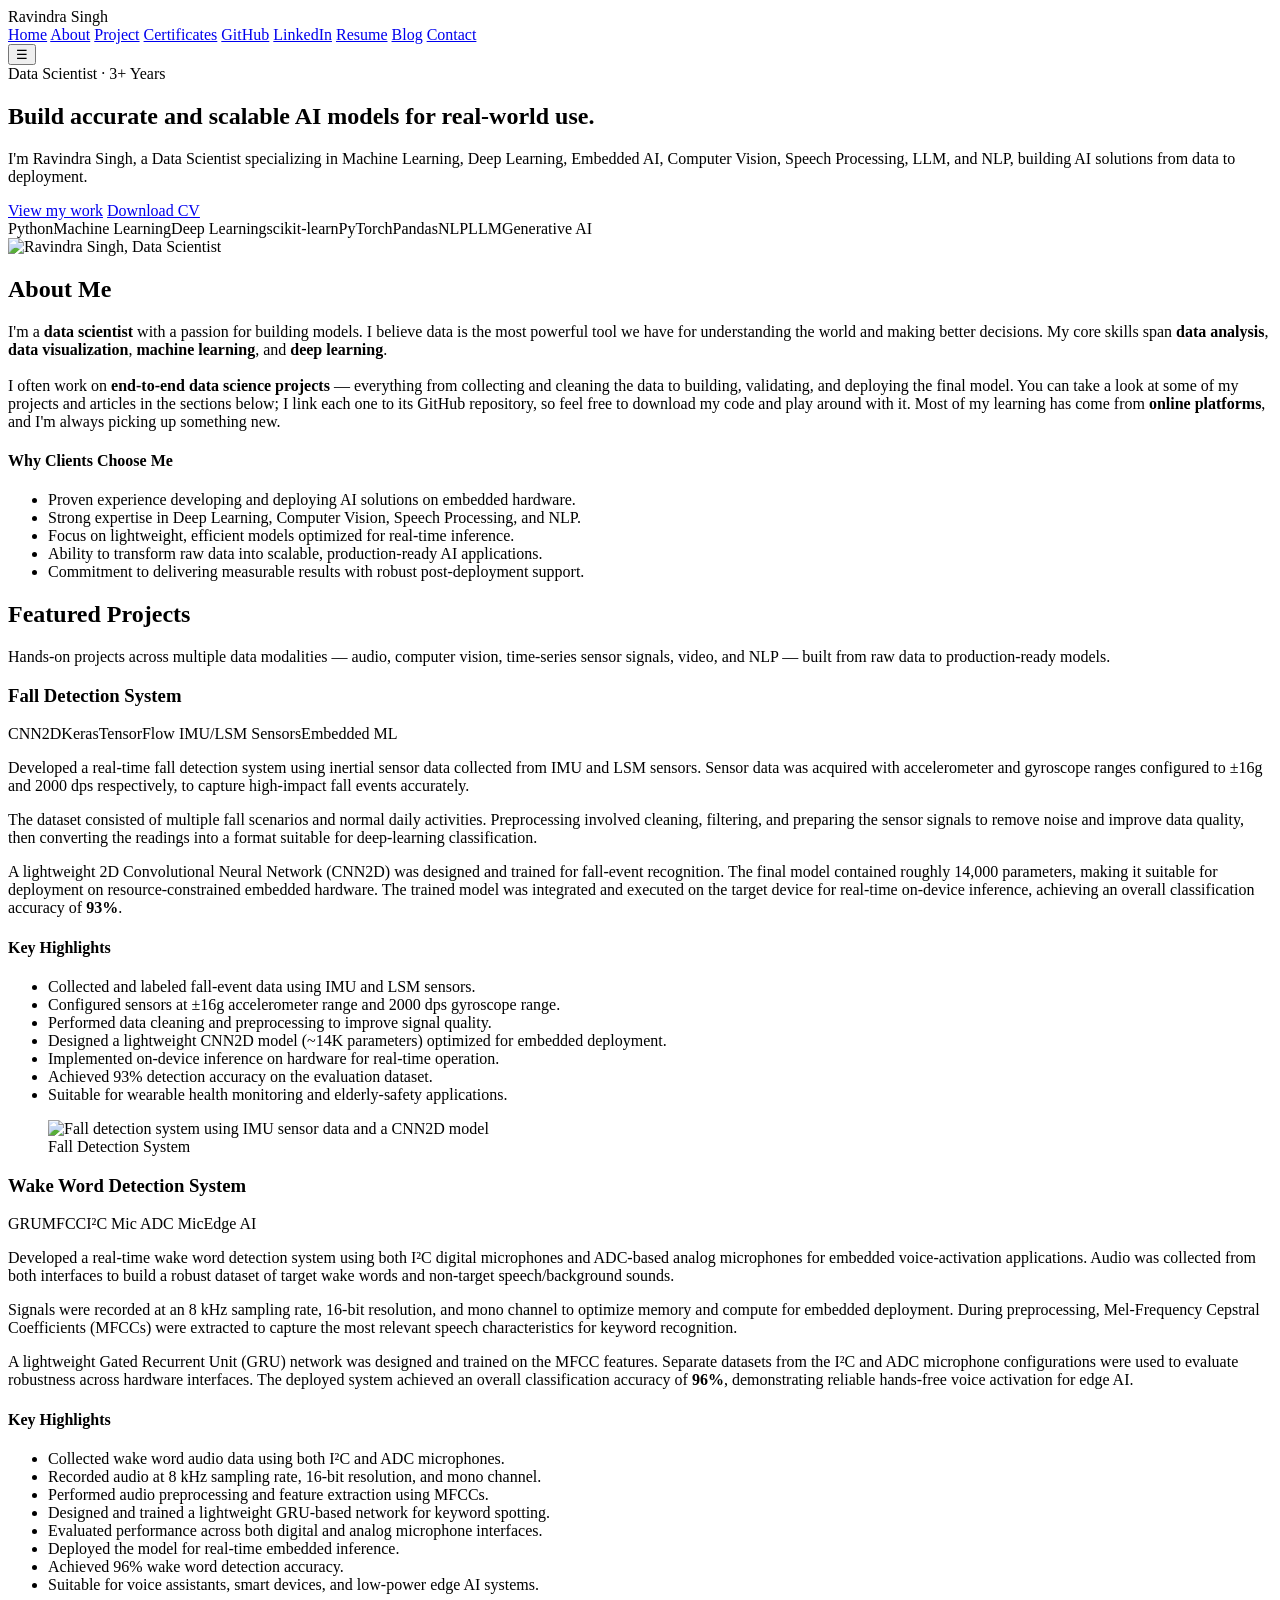
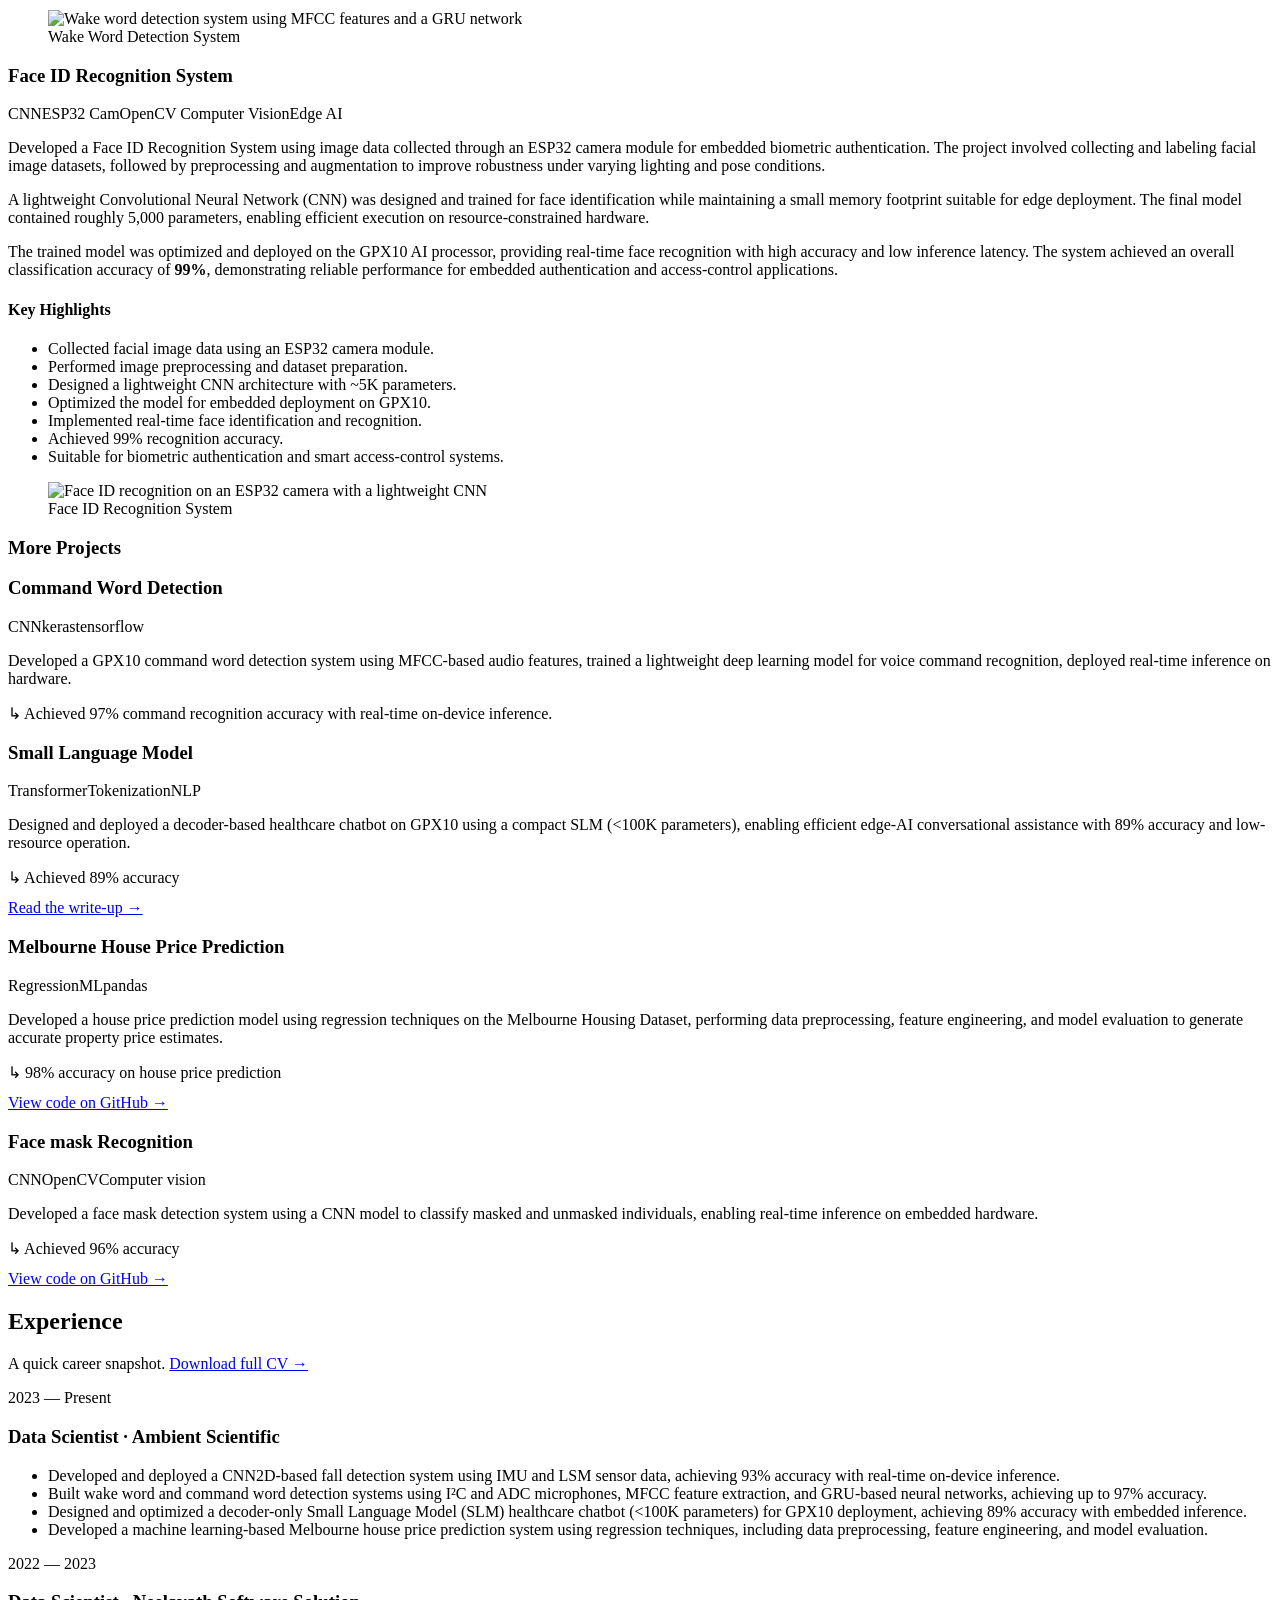
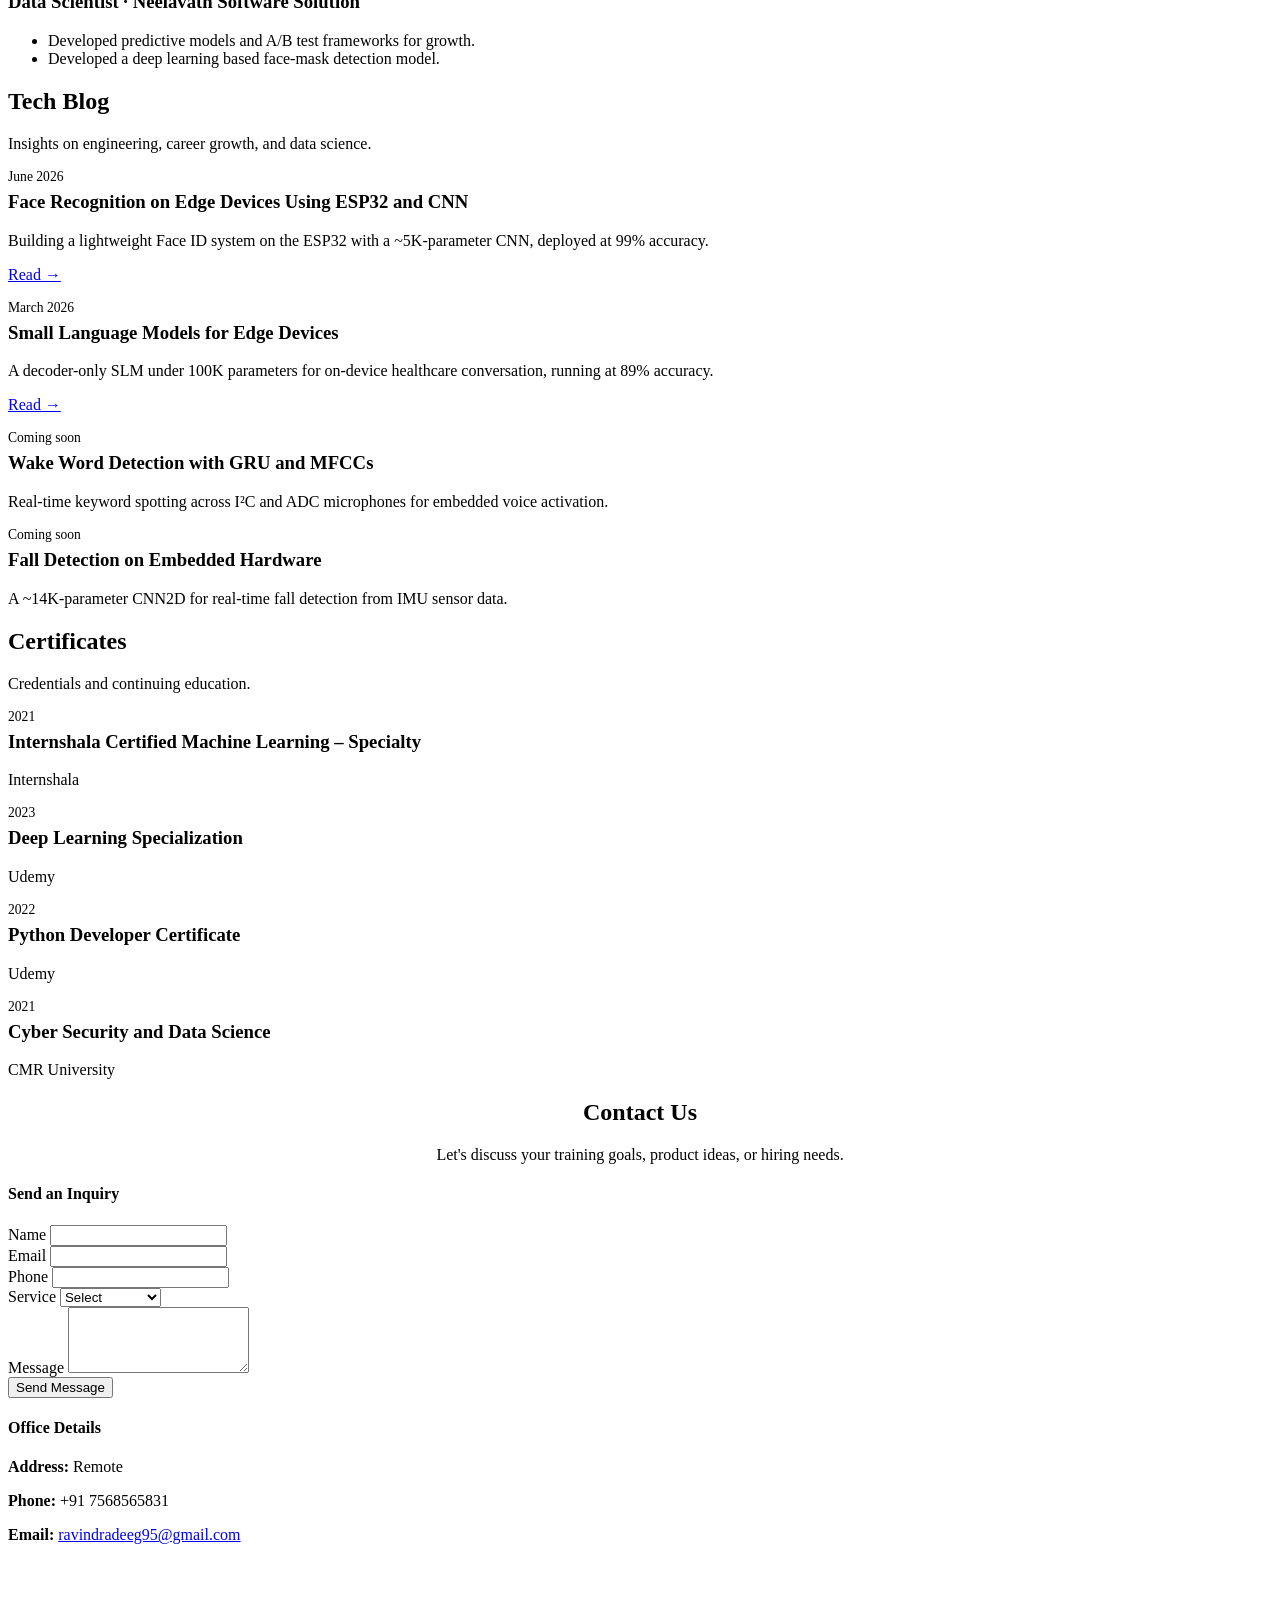
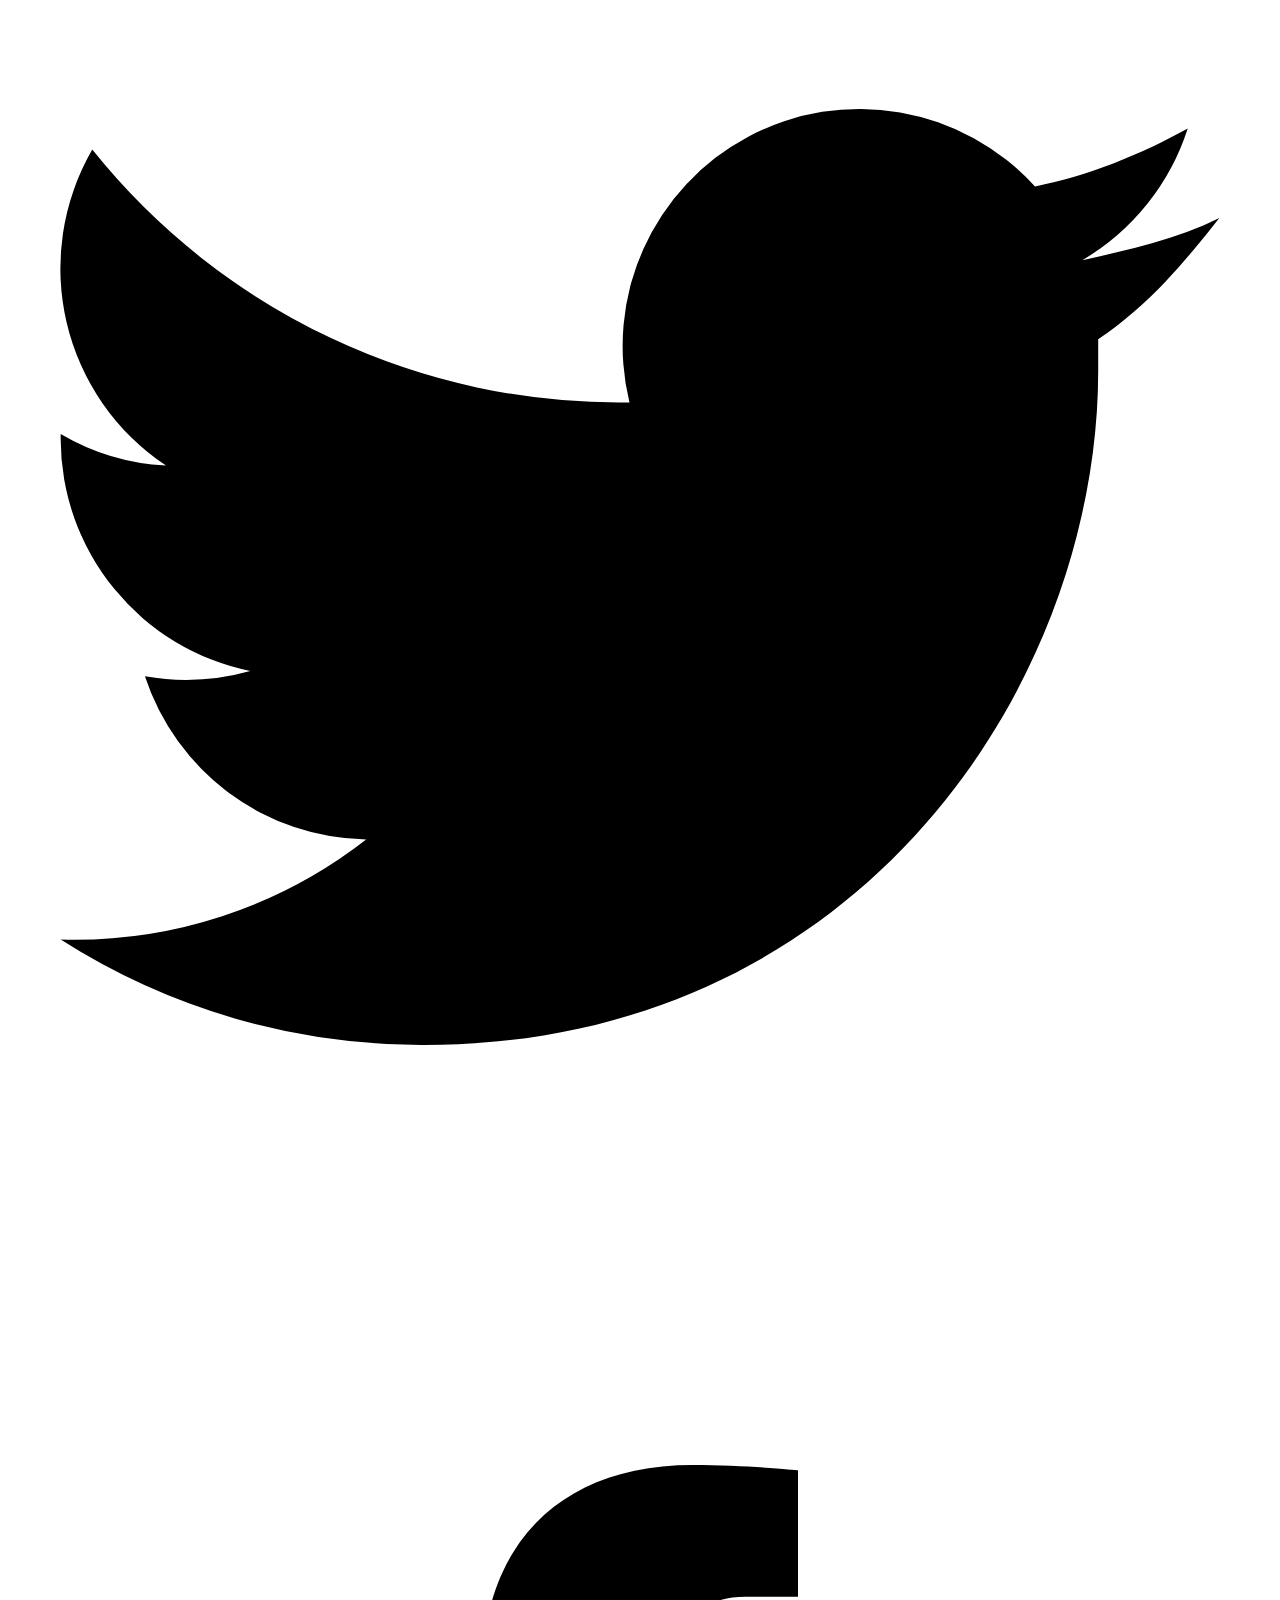
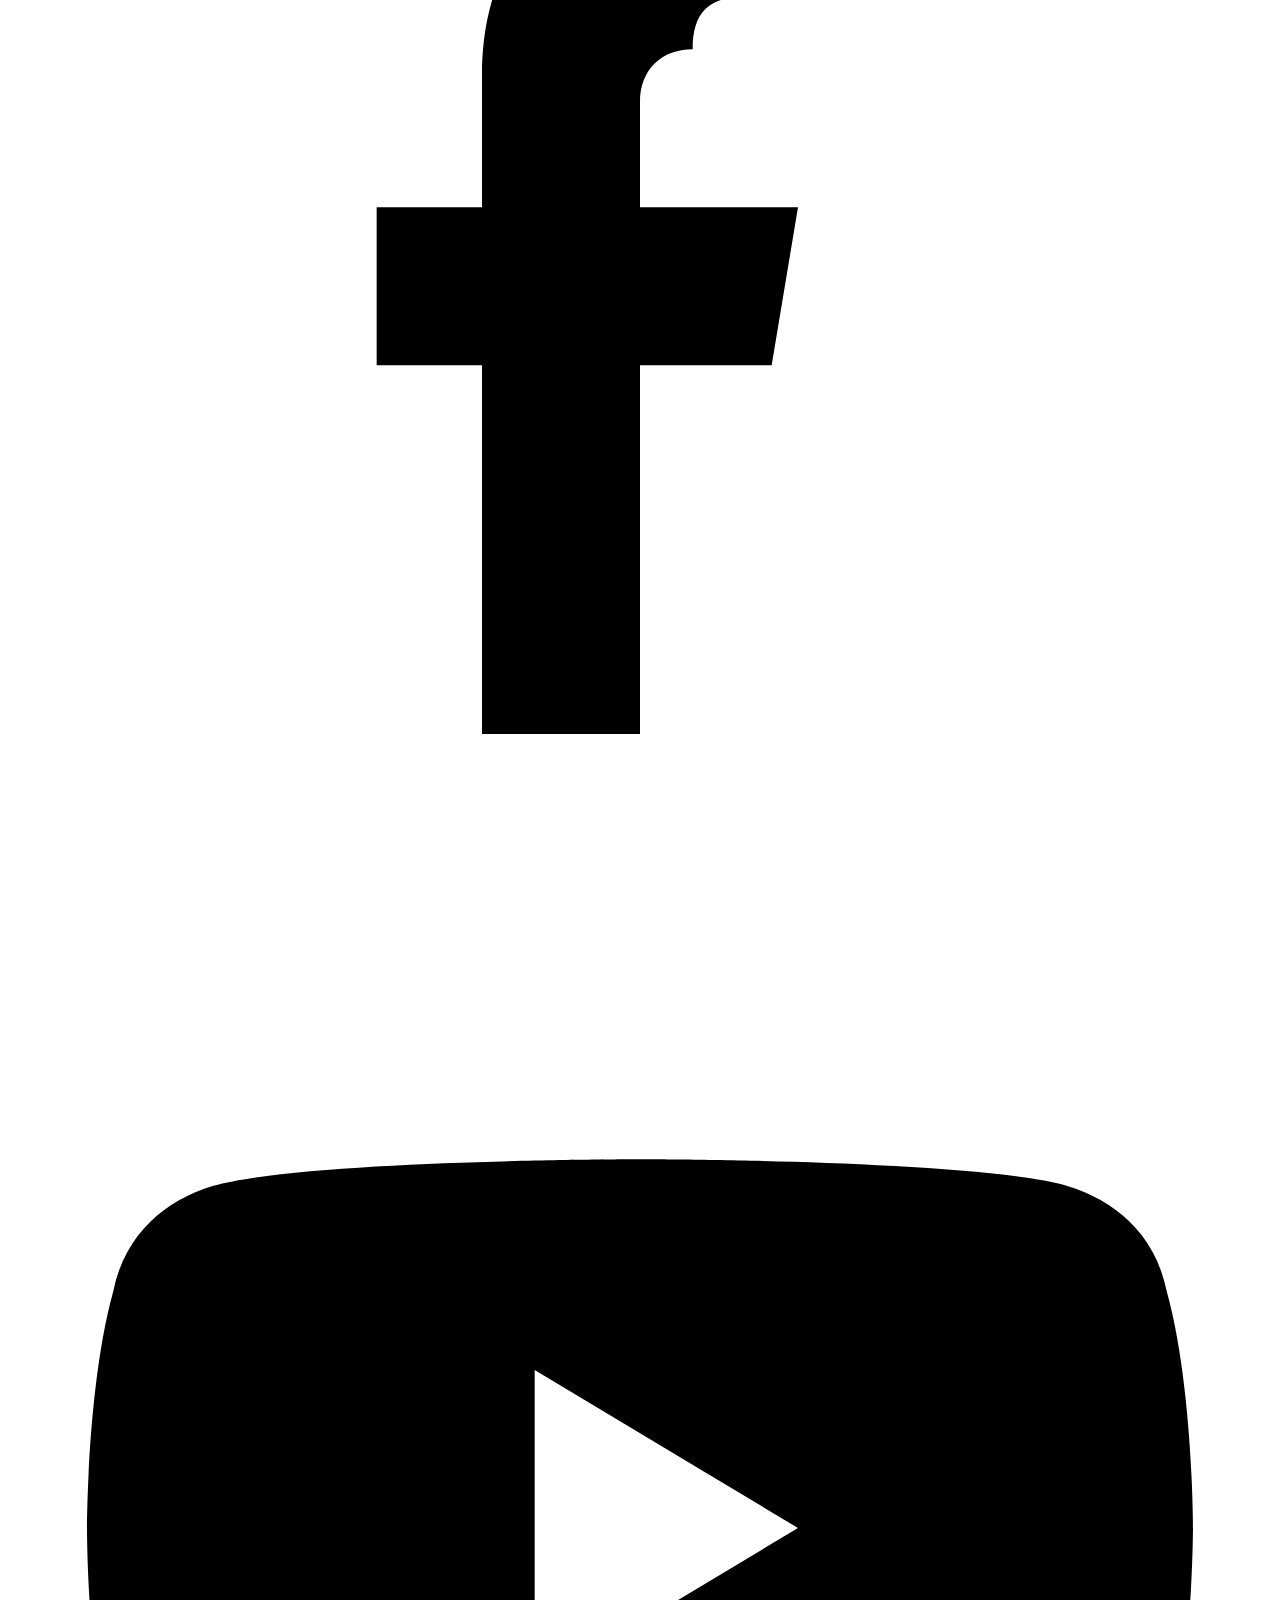
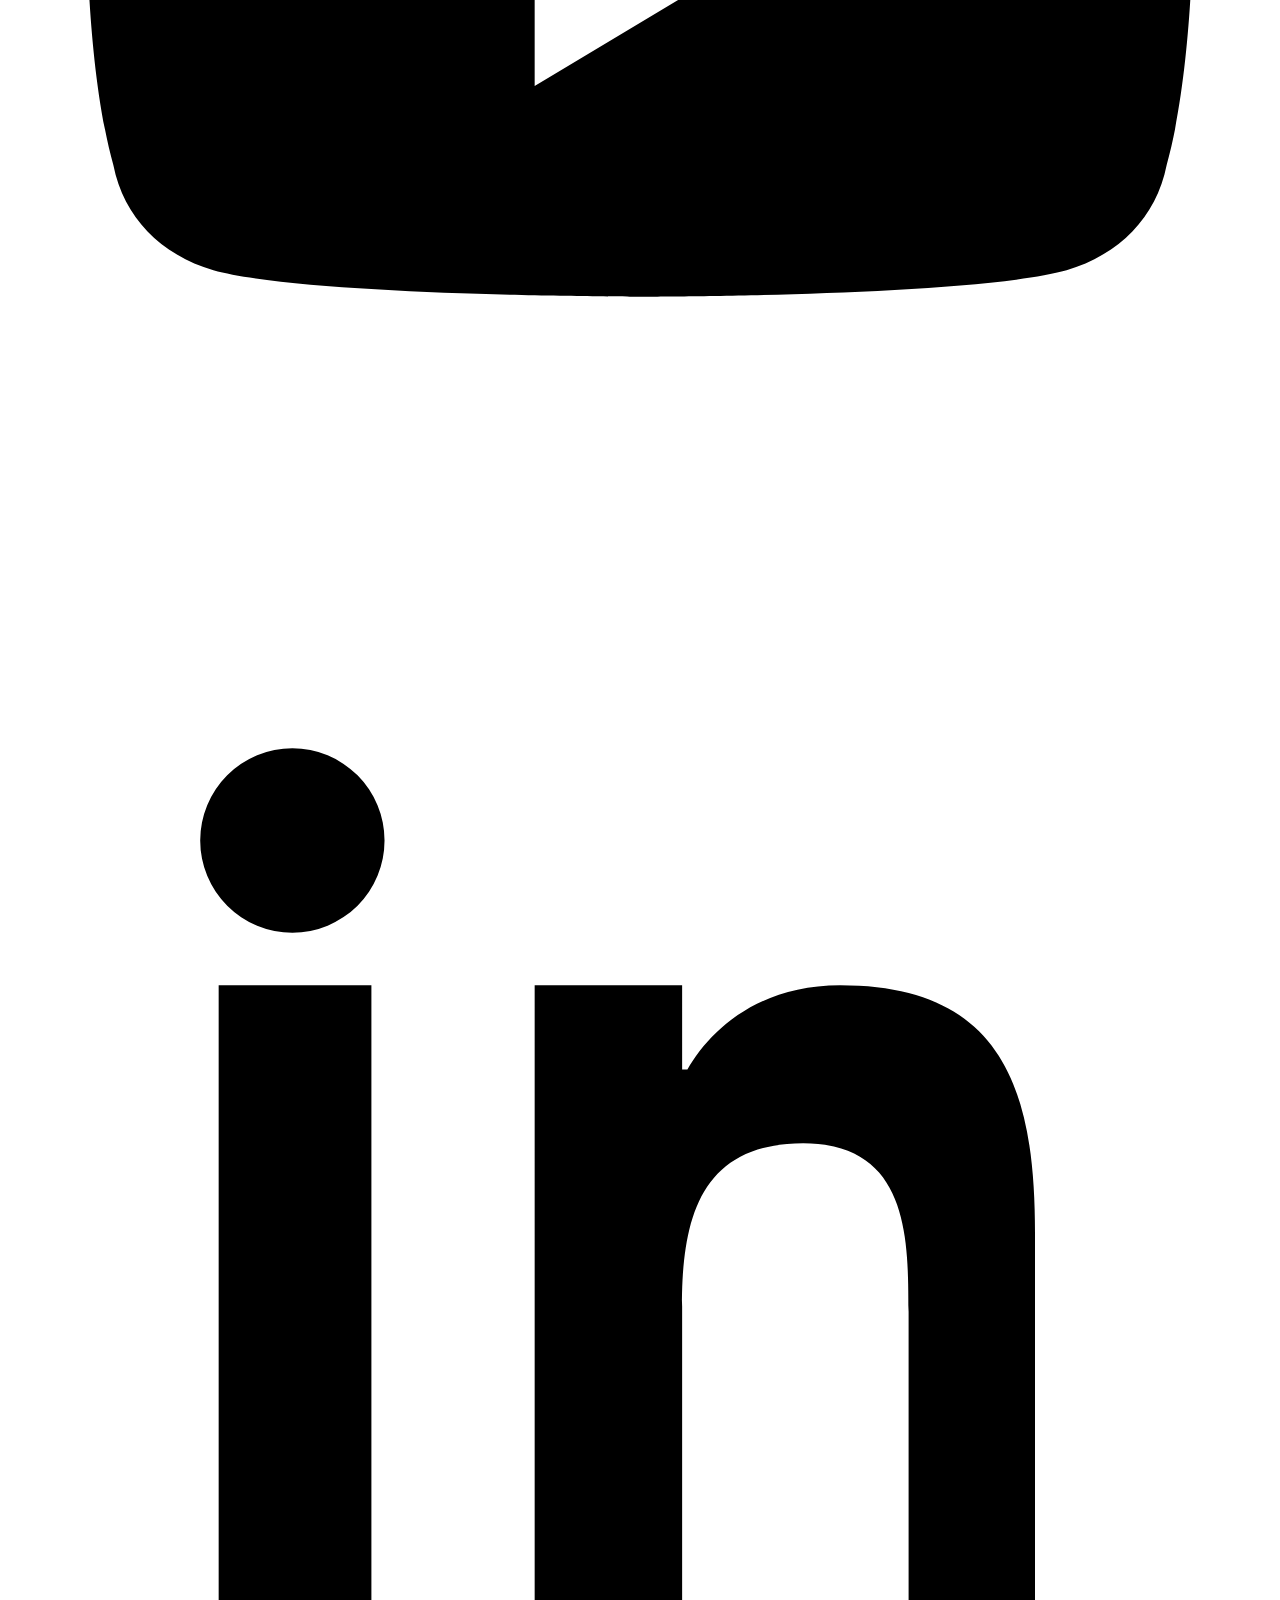
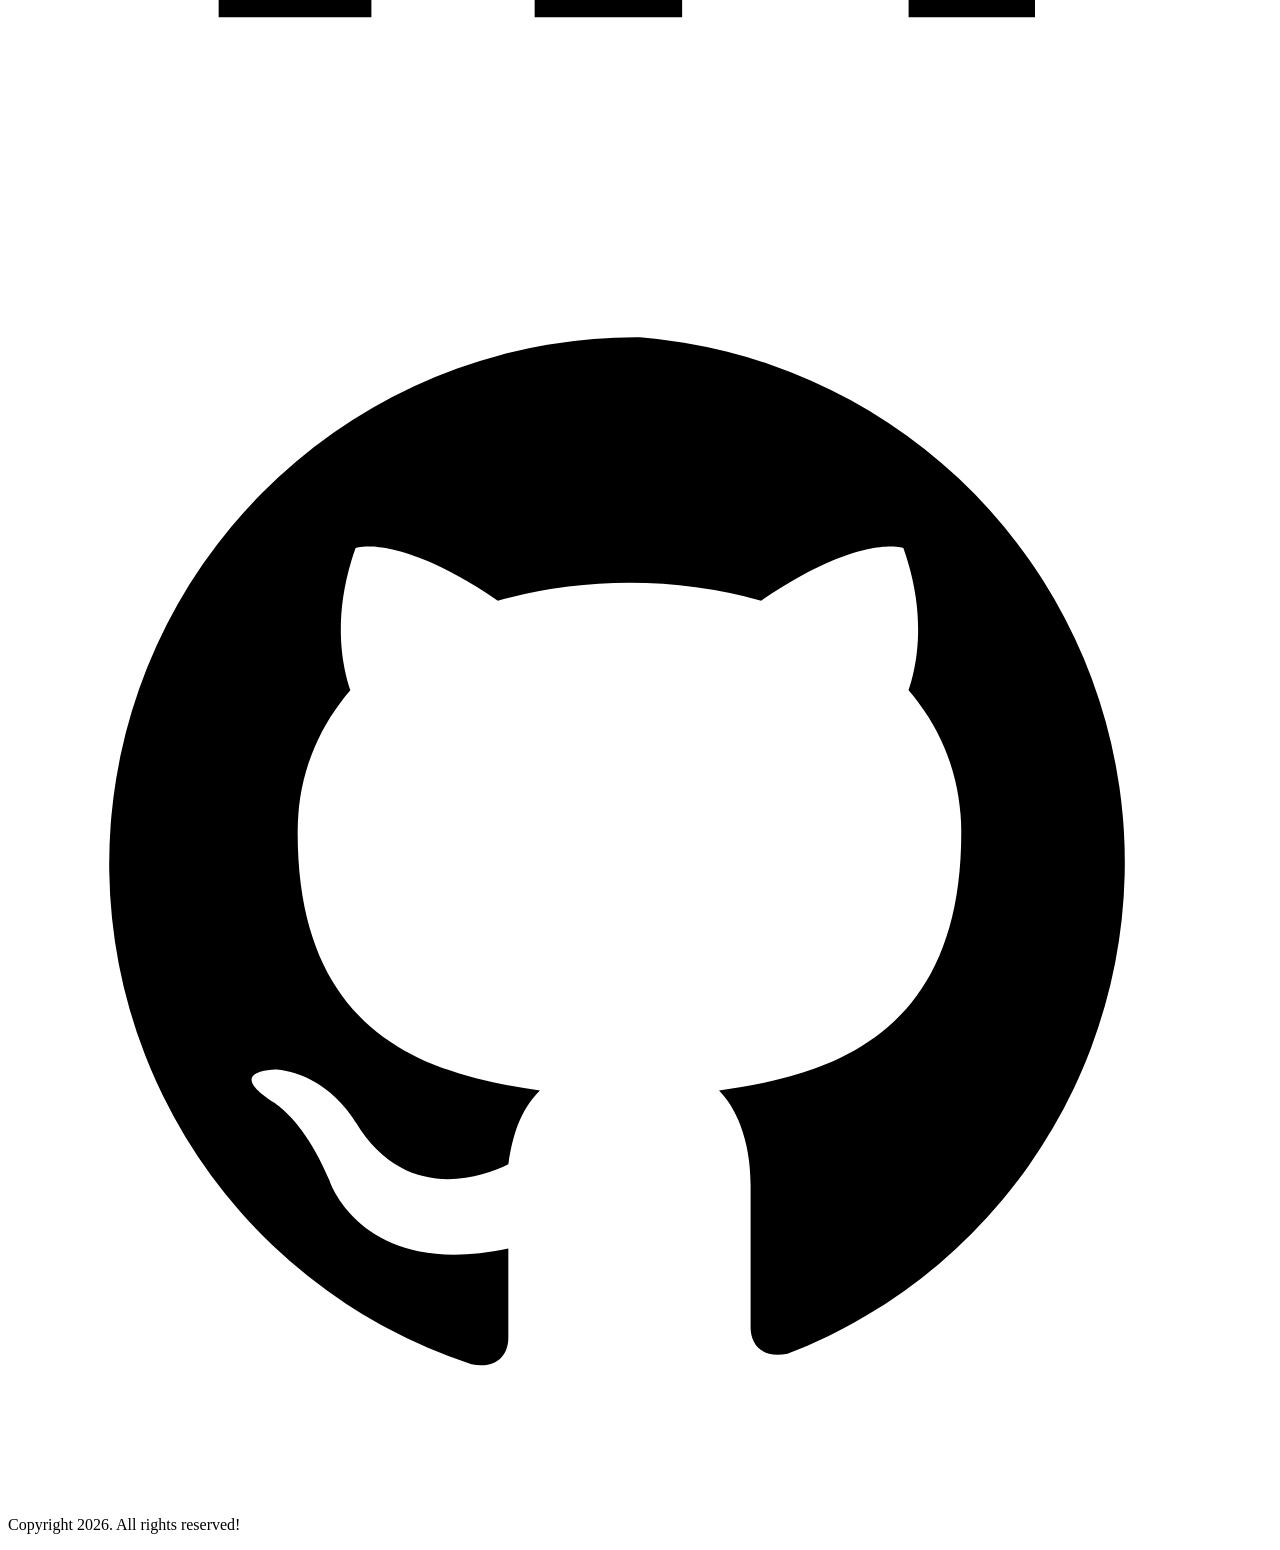
==== index.html @ eb02cefe "Add files via upload" ====
<!DOCTYPE html>
<html lang="en">
<head>
<meta charset="UTF-8">
<meta name="viewport" content="width=device-width, initial-scale=1.0">
<title>Ravindra Singh | Data Scientist – Machine Learning, Edge AI &amp; NLP</title>
<meta name="description" content="Ravindra Singh is a Data Scientist with 3+ years of experience in machine learning, deep learning, embedded/edge AI, computer vision, speech processing and NLP. See projects, blog posts and resume.">
<meta name="author" content="Ravindra Singh">
<meta name="robots" content="index, follow">
<link rel="canonical" href="https://ravindra1998.github.io/">

<!-- Social sharing previews (LinkedIn, WhatsApp, X, Facebook) -->
<meta property="og:type" content="profile">
<meta property="og:title" content="Ravindra Singh | Data Scientist – Machine Learning, Edge AI &amp; NLP">
<meta property="og:description" content="Data Scientist building lightweight deep learning models for embedded hardware: fall detection, wake word detection, face recognition and small language models.">
<meta property="og:url" content="https://ravindra1998.github.io/">
<meta property="og:image" content="https://ravindra1998.github.io/images/og-image.jpg">
<meta property="og:site_name" content="Ravindra Singh">
<meta name="twitter:card" content="summary">
<meta name="twitter:site" content="@RaviFoujda">

<link rel="icon" href="/favicon.ico" sizes="48x48">
<link rel="icon" href="/favicon.png" type="image/png" sizes="192x192">
<link rel="apple-touch-icon" href="/apple-touch-icon.png">
<link rel="preload" as="image" href="images/home.jpg">
<link rel="stylesheet" href="css/style.css?v=23">

<!-- Structured data: tells Google who this site is about -->
<script type="application/ld+json">
{
  "@context": "https://schema.org",
  "@type": "Person",
  "name": "Ravindra Singh",
  "jobTitle": "Data Scientist",
  "url": "https://ravindra1998.github.io/",
  "image": "https://ravindra1998.github.io/images/og-image.jpg",
  "email": "mailto:ravindradeeg95@gmail.com",
  "worksFor": { "@type": "Organization", "name": "Ambient Scientific" },
  "knowsAbout": ["Machine Learning", "Deep Learning", "Edge AI", "Embedded AI", "Computer Vision", "Speech Processing", "Natural Language Processing", "Small Language Models", "Python", "TensorFlow", "PyTorch"],
  "sameAs": [
    "https://www.linkedin.com/in/ravindra-singh-72136719b/",
    "https://github.com/ravindra1998",
    "https://x.com/RaviFoujda",
    "https://www.youtube.com/@RavindraFoujdar",
    "https://www.facebook.com/ravindrasingh.faujdar.5/"
  ]
}
</script>
<!-- Site name shown above the result in Google -->
<script type="application/ld+json">
{
  "@context": "https://schema.org",
  "@type": "WebSite",
  "name": "Ravindra Singh",
  "alternateName": "Ravindra Singh – Data Scientist",
  "url": "https://ravindra1998.github.io/"
}
</script>
</head>
<body>
<header>
  <div class="wrap"><nav>
    <div class="brand">Ravindra<span>&nbsp;Singh</span></div>
    <div class="navlinks" id="nav">
      <a href="#home">Home</a>
      <a href="#about">About</a>
      <a href="#projects">Project</a>
      <a href="#certificates">Certificates</a>
      <a href="https://github.com/ravindra1998" target="_blank" rel="noopener">GitHub</a>
      <a href="https://www.linkedin.com/in/ravindra-singh-72136719b/" target="_blank" rel="noopener">LinkedIn</a>
      <a href="assets/resume.pdf" download>Resume</a>
      <a href="#blog">Blog</a>
      <a href="#contact">Contact</a>
    </div>
    <button class="menu-btn" onclick="document.getElementById('nav').classList.toggle('open')">☰</button>
  </nav></div>
</header>


<!-- HERO -->
<div class="wrap"><section class="hero" id="home">
  <div>
    <div class="tag">Data Scientist · 3+ Years</div>
    <h1>Build accurate and scalable AI models for real-world use.</h1>
    <p>I'm Ravindra Singh, a Data Scientist specializing in Machine Learning, Deep Learning, Embedded AI, Computer Vision, Speech Processing, LLM, and NLP, building AI solutions from data to deployment.</p>
    <div class="cta">
      <a class="btn primary" href="#projects">View my work</a>
      <a class="btn ghost" href="assets/resume.pdf" download>Download CV</a>
    </div>
    <div class="skills">
      <span class="chip">Python</span><span class="chip">Machine Learning</span><span class="chip">Deep Learning</span><span class="chip">scikit-learn</span><span class="chip">PyTorch</span><span class="chip">Pandas</span><span class="chip">NLP</span><span class="chip">LLM</span><span class="chip">Generative AI</span>
    </div>
  </div>
  <div class="avatar">
    <img src="images/photo.webp" alt="Ravindra Singh, Data Scientist" width="600" height="582">
  </div>
</section></div>

<!-- ABOUT -->
<div class="wrap"><section id="about" style="border-top:1px solid var(--border)">
  <h2>About Me</h2>
  <div class="about-grid">
    <div class="about-text">
      <p class="lead">I'm a <strong>data scientist</strong> with a passion for building models. I believe data is the most powerful tool we have for understanding the world and making better decisions. My core skills span <strong>data analysis</strong>, <strong>data visualization</strong>, <strong>machine learning</strong>, and <strong>deep learning</strong>.<br><br>I often work on <strong>end-to-end data science projects</strong> — everything from collecting and cleaning the data to building, validating, and deploying the final model. You can take a look at some of my projects and articles in the sections below; I link each one to its GitHub repository, so feel free to download my code and play around with it. Most of my learning has come from <strong>online platforms</strong>, and I'm always picking up something new.</p>
    </div>
    <aside class="about-card">
      <h4>Why Clients Choose Me</h4>
      <ul>
        <li>Proven experience developing and deploying AI solutions on embedded hardware.</li>
        <li>Strong expertise in Deep Learning, Computer Vision, Speech Processing, and NLP.</li>
        <li>Focus on lightweight, efficient models optimized for real-time inference.</li>
        <li>Ability to transform raw data into scalable, production-ready AI applications.</li>
        <li>Commitment to delivering measurable results with robust post-deployment support.</li>
      </ul>
    </aside>
  </div>
</section></div>

<!-- PROJECTS -->
<div class="wrap"><section id="projects">
  <h2>Featured Projects</h2>
  <p class="lead">Hands-on projects across multiple data modalities — audio, computer vision, time-series sensor signals, video, and NLP — built from raw data to production-ready models.</p>

  <!-- FEATURED: two-column layout -->
  <div class="feature-grid">

    <!-- LEFT: Fall Detection -->
    <div class="feature-card">
      <h3>Fall Detection System</h3>
      <div class="pills">
        <span class="pill">CNN2D</span><span class="pill">Keras</span><span class="pill">TensorFlow</span>
        <span class="pill">IMU/LSM Sensors</span><span class="pill">Embedded ML</span>
      </div>
      <p>Developed a real-time fall detection system using inertial sensor data collected from IMU and LSM sensors. Sensor data was acquired with accelerometer and gyroscope ranges configured to ±16g and 2000 dps respectively, to capture high-impact fall events accurately.</p>
      <p>The dataset consisted of multiple fall scenarios and normal daily activities. Preprocessing involved cleaning, filtering, and preparing the sensor signals to remove noise and improve data quality, then converting the readings into a format suitable for deep-learning classification.</p>
      <p>A lightweight 2D Convolutional Neural Network (CNN2D) was designed and trained for fall-event recognition. The final model contained roughly 14,000 parameters, making it suitable for deployment on resource-constrained embedded hardware. The trained model was integrated and executed on the target device for real-time on-device inference, achieving an overall classification accuracy of <strong>93%</strong>.</p>

      <div class="highlights">
        <h4>Key Highlights</h4>
        <ul>
          <li>Collected and labeled fall-event data using IMU and LSM sensors.</li>
          <li>Configured sensors at ±16g accelerometer range and 2000 dps gyroscope range.</li>
          <li>Performed data cleaning and preprocessing to improve signal quality.</li>
          <li>Designed a lightweight CNN2D model (~14K parameters) optimized for embedded deployment.</li>
          <li>Implemented on-device inference on hardware for real-time operation.</li>
          <li>Achieved 93% detection accuracy on the evaluation dataset.</li>
          <li>Suitable for wearable health monitoring and elderly-safety applications.</li>
        </ul>
      </div>

      <figure class="feature-img">
        <img src="images/fall-detection.jpeg" alt="Fall detection system using IMU sensor data and a CNN2D model" loading="lazy">
        <figcaption>Fall Detection System</figcaption>
      </figure>
    </div>

    <!-- RIGHT: Wake Word Detection -->
    <div class="feature-card">
      <h3>Wake Word Detection System</h3>
      <div class="pills">
        <span class="pill">GRU</span><span class="pill">MFCC</span><span class="pill">I²C Mic</span>
        <span class="pill">ADC Mic</span><span class="pill">Edge AI</span>
      </div>
      <p>Developed a real-time wake word detection system using both I²C digital microphones and ADC-based analog microphones for embedded voice-activation applications. Audio was collected from both interfaces to build a robust dataset of target wake words and non-target speech/background sounds.</p>
      <p>Signals were recorded at an 8 kHz sampling rate, 16-bit resolution, and mono channel to optimize memory and compute for embedded deployment. During preprocessing, Mel-Frequency Cepstral Coefficients (MFCCs) were extracted to capture the most relevant speech characteristics for keyword recognition.</p>
      <p>A lightweight Gated Recurrent Unit (GRU) network was designed and trained on the MFCC features. Separate datasets from the I²C and ADC microphone configurations were used to evaluate robustness across hardware interfaces. The deployed system achieved an overall classification accuracy of <strong>96%</strong>, demonstrating reliable hands-free voice activation for edge AI.</p>

      <div class="highlights">
        <h4>Key Highlights</h4>
        <ul>
          <li>Collected wake word audio data using both I²C and ADC microphones.</li>
          <li>Recorded audio at 8 kHz sampling rate, 16-bit resolution, and mono channel.</li>
          <li>Performed audio preprocessing and feature extraction using MFCCs.</li>
          <li>Designed and trained a lightweight GRU-based network for keyword spotting.</li>
          <li>Evaluated performance across both digital and analog microphone interfaces.</li>
          <li>Deployed the model for real-time embedded inference.</li>
          <li>Achieved 96% wake word detection accuracy.</li>
          <li>Suitable for voice assistants, smart devices, and low-power edge AI systems.</li>
        </ul>
      </div>

      <figure class="feature-img">
        <img src="images/wake-word.png" alt="Wake word detection system using MFCC features and a GRU network" loading="lazy">
        <figcaption>Wake Word Detection System</figcaption>
      </figure>
    </div>

    <!-- THIRD: Face ID Recognition -->
    <div class="feature-card">
      <h3>Face ID Recognition System</h3>
      <div class="pills">
        <span class="pill">CNN</span><span class="pill">ESP32 Cam</span><span class="pill">OpenCV</span>
        <span class="pill">Computer Vision</span><span class="pill">Edge AI</span>
      </div>
      <p>Developed a Face ID Recognition System using image data collected through an ESP32 camera module for embedded biometric authentication. The project involved collecting and labeling facial image datasets, followed by preprocessing and augmentation to improve robustness under varying lighting and pose conditions.</p>
      <p>A lightweight Convolutional Neural Network (CNN) was designed and trained for face identification while maintaining a small memory footprint suitable for edge deployment. The final model contained roughly 5,000 parameters, enabling efficient execution on resource-constrained hardware.</p>
      <p>The trained model was optimized and deployed on the GPX10 AI processor, providing real-time face recognition with high accuracy and low inference latency. The system achieved an overall classification accuracy of <strong>99%</strong>, demonstrating reliable performance for embedded authentication and access-control applications.</p>

      <div class="highlights">
        <h4>Key Highlights</h4>
        <ul>
          <li>Collected facial image data using an ESP32 camera module.</li>
          <li>Performed image preprocessing and dataset preparation.</li>
          <li>Designed a lightweight CNN architecture with ~5K parameters.</li>
          <li>Optimized the model for embedded deployment on GPX10.</li>
          <li>Implemented real-time face identification and recognition.</li>
          <li>Achieved 99% recognition accuracy.</li>
          <li>Suitable for biometric authentication and smart access-control systems.</li>
        </ul>
      </div>

      <figure class="feature-img">
        <img src="images/face-detection.jpeg" alt="Face ID recognition on an ESP32 camera with a lightweight CNN" loading="lazy">
        <figcaption>Face ID Recognition System</figcaption>
      </figure>
    </div>

  </div>

  <h3 class="more-title">More Projects</h3>
  <div class="grid">
    <div class="card">
      <h3>Command Word Detection</h3>
      <div class="pills"><span class="pill">CNN</span><span class="pill">keras</span><span class="pill">tensorflow</span></div>
      <p>Developed a GPX10 command word detection system using MFCC-based audio features, trained a lightweight deep learning model for voice command recognition, deployed real-time inference on hardware.</p>
      <div class="result">↳ Achieved 97% command recognition accuracy with real-time on-device inference.</div>
    </div>
    <div class="card">
      <h3>Small Language Model</h3>
      <div class="pills"><span class="pill">Transformer</span><span class="pill">Tokenization</span><span class="pill">NLP</span></div>
      <p>Designed and deployed a decoder-based healthcare chatbot on GPX10 using a compact SLM (&lt;100K parameters), enabling efficient edge-AI conversational assistance with 89% accuracy and low-resource operation.</p>
      <div class="result">↳ Achieved 89% accuracy</div>
      <p style="margin-top:12px"><a href="blog/small-language-models.html">Read the write-up →</a></p>
    </div>
    <div class="card">
      <h3>Melbourne House Price Prediction</h3>
      <div class="pills"><span class="pill">Regression</span><span class="pill">ML</span><span class="pill">pandas</span></div>
      <p>Developed a house price prediction model using regression techniques on the Melbourne Housing Dataset, performing data preprocessing, feature engineering, and model evaluation to generate accurate property price estimates.</p>
      <div class="result">↳ 98% accuracy on house price prediction</div>
      <p style="margin-top:12px"><a href="https://github.com/ravindra1998/Melbourne-House-Prediction" target="_blank" rel="noopener">View code on GitHub →</a></p>
    </div>
    <div class="card">
      <h3>Face mask Recognition</h3>
      <div class="pills"><span class="pill">CNN</span><span class="pill">OpenCV</span><span class="pill">Computer vision</span></div>
      <p>Developed a face mask detection system using a CNN model to classify masked and unmasked individuals, enabling real-time inference on embedded hardware.</p>
      <div class="result">↳ Achieved 96% accuracy</div>
      <p style="margin-top:12px"><a href="https://github.com/ravindra1998/Face_Mask_Detection" target="_blank" rel="noopener">View code on GitHub →</a></p>
    </div>
  </div>
</section></div>

<!-- EXPERIENCE -->
<div class="wrap"><section id="resume" style="border-top:1px solid var(--border)">
  <h2>Experience</h2>
  <p class="lead">A quick career snapshot. <a href="assets/resume.pdf" download>Download full CV →</a></p>
  <div class="timeline">
    <div class="job">
      <div class="when">2023 — Present</div>
      <h3>Data Scientist · <span class="co">Ambient Scientific</span></h3>
      <ul>
        <li>Developed and deployed a CNN2D-based fall detection system using IMU and LSM sensor data, achieving 93% accuracy with real-time on-device inference.</li>
        <li>Built wake word and command word detection systems using I²C and ADC microphones, MFCC feature extraction, and GRU-based neural networks, achieving up to 97% accuracy.</li>
        <li>Designed and optimized a decoder-only Small Language Model (SLM) healthcare chatbot (&lt;100K parameters) for GPX10 deployment, achieving 89% accuracy with embedded inference.</li>
        <li>Developed a machine learning-based Melbourne house price prediction system using regression techniques, including data preprocessing, feature engineering, and model evaluation.</li>
      </ul>
    </div>
    <div class="job">
      <div class="when">2022 — 2023</div>
      <h3>Data Scientist · <span class="co">Neelavath Software Solution</span></h3>
      <ul>
        <li>Developed predictive models and A/B test frameworks for growth.</li>
        <li>Developed a deep learning based face-mask detection model.</li>
      </ul>
    </div>
  </div>
</section></div>

<!-- BLOG -->
<div class="wrap"><section id="blog" style="border-top:1px solid var(--border)">
  <h2>Tech Blog</h2>
  <p class="lead">Insights on engineering, career growth, and data science.</p>
  <div class="grid">
    <div class="card">
      <div class="when" style="font-size:.85rem">June 2026</div>
      <h3 style="margin-top:6px">Face Recognition on Edge Devices Using ESP32 and CNN</h3>
      <p>Building a lightweight Face ID system on the ESP32 with a ~5K-parameter CNN, deployed at 99% accuracy.</p>
      <p style="margin-top:12px"><a href="blog/face-recognition-esp32.html">Read →</a></p>
    </div>
    <div class="card">
      <div class="when" style="font-size:.85rem">March 2026</div>
      <h3 style="margin-top:6px">Small Language Models for Edge Devices</h3>
      <p>A decoder-only SLM under 100K parameters for on-device healthcare conversation, running at 89% accuracy.</p>
      <p style="margin-top:12px"><a href="blog/small-language-models.html">Read →</a></p>
    </div>
    <div class="card">
      <div class="when" style="font-size:.85rem">Coming soon</div>
      <h3 style="margin-top:6px">Wake Word Detection with GRU and MFCCs</h3>
      <p>Real-time keyword spotting across I²C and ADC microphones for embedded voice activation.</p>
    </div>
    <div class="card">
      <div class="when" style="font-size:.85rem">Coming soon</div>
      <h3 style="margin-top:6px">Fall Detection on Embedded Hardware</h3>
      <p>A ~14K-parameter CNN2D for real-time fall detection from IMU sensor data.</p>
    </div>
  </div>
</section></div>

<!-- CERTIFICATES -->
<div class="wrap"><section id="certificates" style="border-top:1px solid var(--border)">
  <h2>Certificates</h2>
  <p class="lead">Credentials and continuing education.</p>
  <div class="grid">
    <div class="card">
      <div class="when" style="color:var(--muted);font-size:.85rem">2021</div>
      <h3 style="margin-top:6px">Internshala Certified Machine Learning – Specialty</h3>
      <p>Internshala</p>
    </div>
    <div class="card">
      <div class="when" style="color:var(--muted);font-size:.85rem">2023</div>
      <h3 style="margin-top:6px">Deep Learning Specialization</h3>
      <p>Udemy</p>
    </div>
    <div class="card">
      <div class="when" style="color:var(--muted);font-size:.85rem">2022</div>
      <h3 style="margin-top:6px">Python Developer Certificate</h3>
      <p>Udemy</p>
    </div>
    <div class="card">
      <div class="when" style="color:var(--muted);font-size:.85rem">2021</div>
      <h3 style="margin-top:6px">Cyber Security and Data Science</h3>
      <p>CMR University</p>
    </div>
  </div>
</section></div>

<!-- CONTACT
     GitHub Pages can't run PHP or a database, so the form posts to
     FormSubmit (free), which emails each submission to the address below.
     The very first submission sends you an activation email — click it once. -->
<div class="wrap"><section id="contact">
  <h2 style="text-align:center">Contact Us</h2>
  <p class="lead" style="text-align:center">Let's discuss your training goals, product ideas, or hiring needs.</p>
  <p class="form-msg" id="form-msg" hidden></p>

  <div class="contact-grid">
    <!-- LEFT: inquiry form -->
    <div class="glass-card">
      <h4>Send an Inquiry</h4>
      <form method="post" action="https://formsubmit.co/ravindradeeg95@gmail.com" class="form-grid" id="contact-form">
        <input type="hidden" name="_subject" value="Portfolio inquiry">
        <input type="hidden" name="_template" value="table">
        <input type="text" name="_honey" style="display:none" tabindex="-1" autocomplete="off">
        <div class="fg-col">
          <label>Name</label>
          <input type="text" name="name" required>
        </div>
        <div class="fg-col">
          <label>Email</label>
          <input type="email" name="email" required>
        </div>
        <div class="fg-col">
          <label>Phone</label>
          <input type="tel" name="phone" pattern="[0-9+\-\s]{8,15}" required>
        </div>
        <div class="fg-col">
          <label>Service</label>
          <select name="service_type" required>
            <option value="">Select</option>
            <option value="Training">Training</option>
            <option value="Development">Development</option>
            <option value="Recruitment">Freelancer</option>
          </select>
        </div>
        <div class="fg-full">
          <label>Message</label>
          <textarea name="message" rows="4" required></textarea>
        </div>
        <div class="fg-full">
          <button class="btn primary" type="submit">Send Message</button>
        </div>
      </form>
    </div>

    <!-- RIGHT: office details -->
    <div class="glass-card">
      <h4>Office Details</h4>
      <p><strong>Address:</strong> Remote</p>
      <p><strong>Phone:</strong> +91 7568565831</p>
      <p><strong>Email:</strong> <a href="mailto:ravindradeeg95@gmail.com">ravindradeeg95@gmail.com</a></p>
    </div>
  </div>
</section></div>

<footer>
  <div class="wrap footer-inner">
    <div class="socials">
      <a href="https://x.com/RaviFoujda"  target="_blank" rel="noopener" aria-label="Twitter">
        <svg viewBox="0 0 24 24"><path d="M23 4.9c-.8.4-1.7.6-2.6.8a4.5 4.5 0 0 0 2-2.5c-.9.5-1.9.9-2.9 1.1a4.5 4.5 0 0 0-7.7 4.1A12.8 12.8 0 0 1 1.6 3.6a4.5 4.5 0 0 0 1.4 6 4.4 4.4 0 0 1-2-.6v.1a4.5 4.5 0 0 0 3.6 4.4 4.5 4.5 0 0 1-2 .1 4.5 4.5 0 0 0 4.2 3.1A9 9 0 0 1 1 18.6a12.7 12.7 0 0 0 6.9 2c8.3 0 12.8-6.9 12.8-12.8v-.6c.9-.6 1.6-1.4 2.3-2.3z"/></svg>
      </a>
      <a href="https://www.facebook.com/ravindrasingh.faujdar.5/" target="_blank" rel="noopener" aria-label="Facebook">
        <svg viewBox="0 0 24 24"><path d="M15 8h-2c-.6 0-1 .4-1 1v2h3l-.5 3H12v7H9v-7H7v-3h2V8.5C9 6 10.5 4.5 13 4.5c1 0 2 .1 2 .1V7h-1c-.7 0-1 .3-1 1z"/></svg>
      </a>
      <a href="https://www.youtube.com/@RavindraFoujdar" target="_blank" rel="noopener" aria-label="YouTube">
        <svg viewBox="0 0 24 24"><path d="M22 7.5c-.2-1-.9-1.7-1.9-2C18.3 5 12 5 12 5s-6.3 0-8.1.5c-1 .3-1.7 1-1.9 2C1.5 9.3 1.5 12 1.5 12s0 2.7.5 4.5c.2 1 .9 1.7 1.9 2C5.7 19 12 19 12 19s6.3 0 8.1-.5c1-.3 1.7-1 1.9-2 .5-1.8.5-4.5.5-4.5s0-2.7-.5-4.5zM10 15V9l5 3-5 3z"/></svg>
      </a>
      <a href="https://www.linkedin.com/in/ravindra-singh-72136719b/" target="_blank" rel="noopener" aria-label="LinkedIn">
        <svg viewBox="0 0 24 24"><path d="M6.9 8H4V20h2.9V8zM5.4 3.5A1.7 1.7 0 1 0 5.4 7a1.7 1.7 0 0 0 0-3.5zM20 20h-2.9v-5.8c0-1.4 0-3.2-2-3.2s-2.3 1.5-2.3 3.1V20H10V8h2.8v1.6h.1c.4-.7 1.3-1.6 2.9-1.6 3.1 0 3.7 2 3.7 4.7V20z"/></svg>
      </a>
      <a href="https://github.com/ravindra1998" target="_blank" rel="noopener" aria-label="GitHub">
        <svg viewBox="0 0 24 24"><path d="M12 2a10 10 0 0 0-3.2 19.5c.5.1.7-.2.7-.5v-1.7c-2.8.6-3.4-1.3-3.4-1.3-.5-1.2-1.1-1.5-1.1-1.5-.9-.6.1-.6.1-.6 1 .1 1.5 1 1.5 1 .9 1.5 2.3 1.1 2.9.8.1-.7.3-1.1.6-1.4-2.2-.300-4.6-1.1-4.6-4.9 0-1.1.4-2 1-2.7-.1-.3-.4-1.3.1-2.7 0 0 .8-.3 2.7 1a9.4 9.4 0 0 1 5 0c1.9-1.3 2.7-1 2.7-1 .5 1.4.2 2.4.1 2.7.6.7 1 1.6 1 2.7 0 3.8-2.4 4.6-4.6 4.9.3.3.6.9.6 1.8v2.7c0 .3.2.6.7.5A10 10 0 0 0 12 2z"/></svg>
      </a>
    </div>
    <p class="copyright">Copyright <span id="year">2026</span>. All rights reserved!</p>
  </div>
</footer>
<script>
  document.getElementById('year').textContent = new Date().getFullYear();
  document.querySelectorAll('#nav a').forEach(function(a){
    a.addEventListener('click', function(){ document.getElementById('nav').classList.remove('open'); });
  });

  /* Contact form: send in the background so visitors stay on this page */
  var form = document.getElementById('contact-form');
  var msg  = document.getElementById('form-msg');
  form.addEventListener('submit', function(ev){
    ev.preventDefault();
    var btn = form.querySelector('button[type=submit]');
    btn.disabled = true; btn.textContent = 'Sending...';
    fetch(form.action.replace('formsubmit.co/', 'formsubmit.co/ajax/'), {
      method: 'POST',
      headers: { 'Accept': 'application/json' },
      body: new FormData(form)
    })
    .then(function(r){ return r.json(); })
    .then(function(data){
      if (String(data.success) !== 'true') throw new Error(data.message);
      msg.className = 'form-msg ok';
      msg.textContent = 'Thanks! Your message has been received.';
      form.reset();
    })
    .catch(function(){
      msg.className = 'form-msg err';
      msg.textContent = 'Sorry, something went wrong. Please email me directly at ravindradeeg95@gmail.com.';
    })
    .finally(function(){
      msg.hidden = false;
      btn.disabled = false; btn.textContent = 'Send Message';
      msg.scrollIntoView({ behavior: 'smooth', block: 'center' });
    });
  });
</script>
</body>
</html>
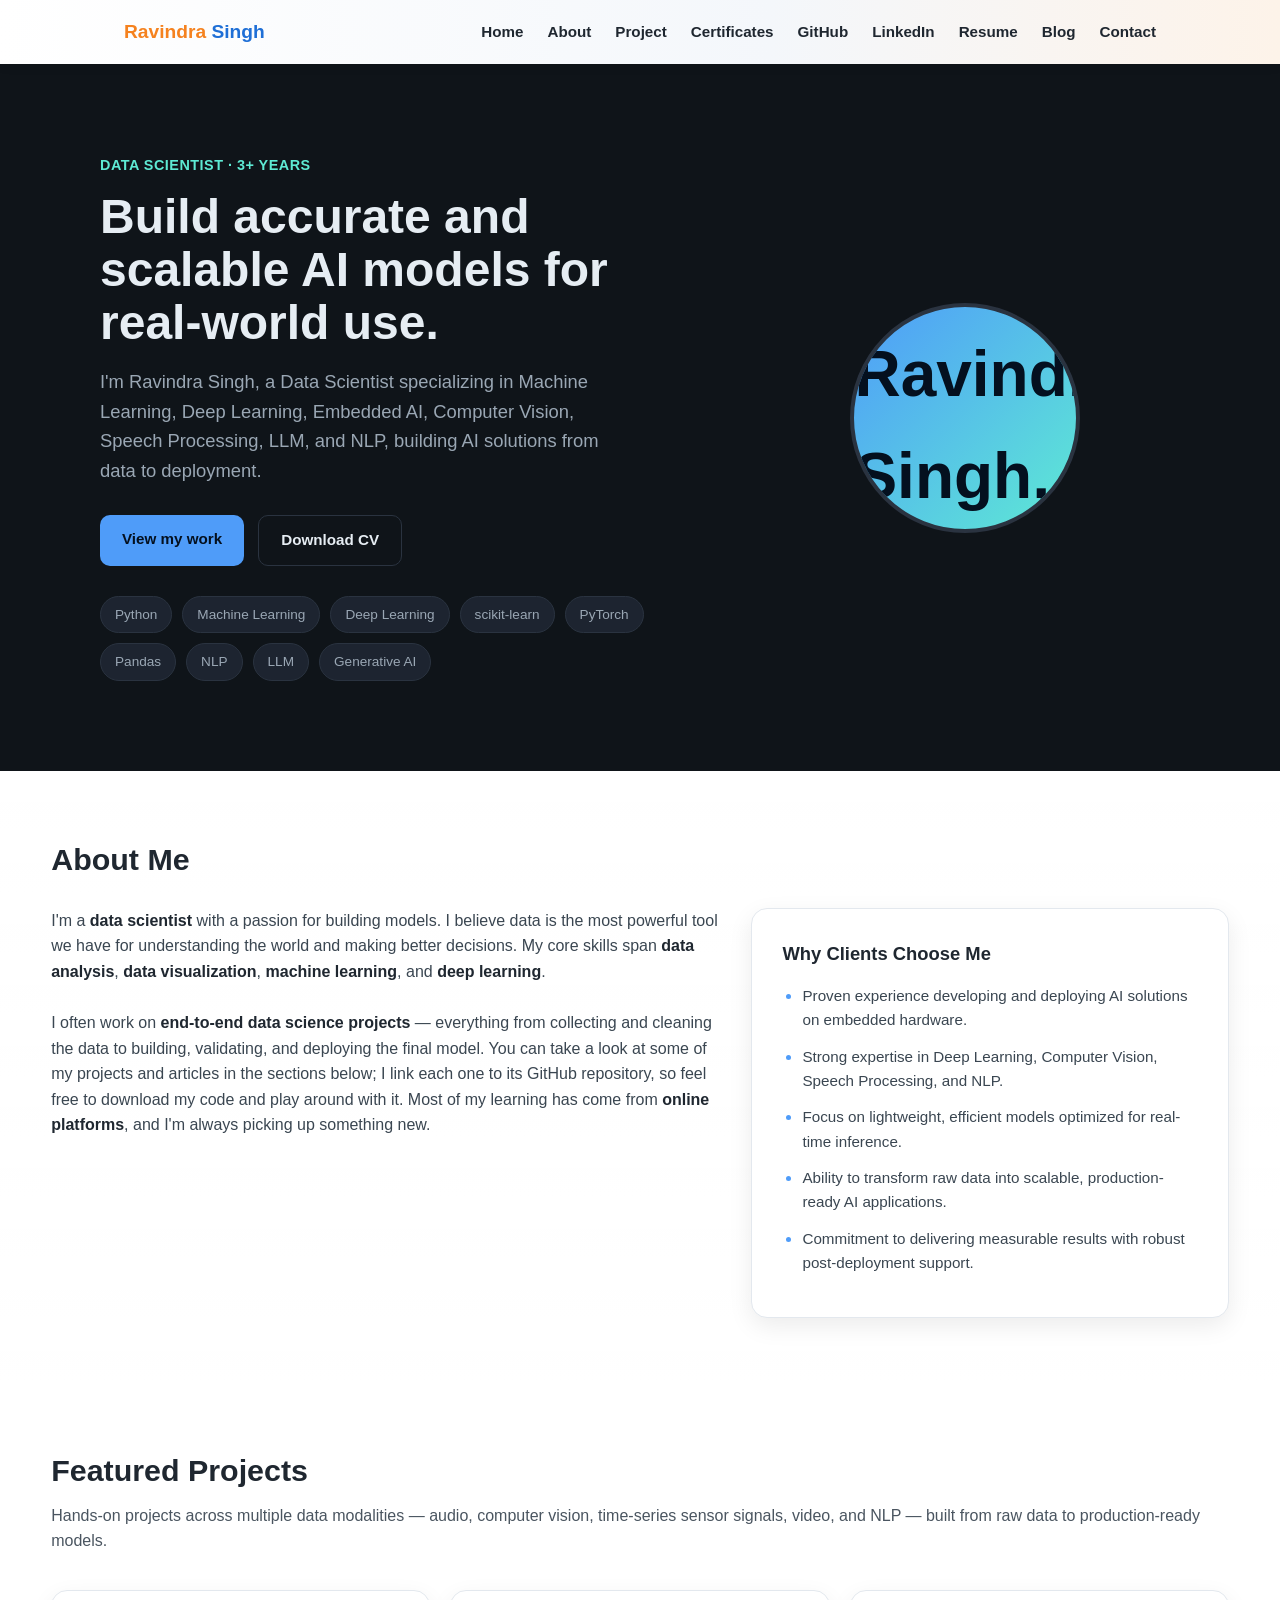
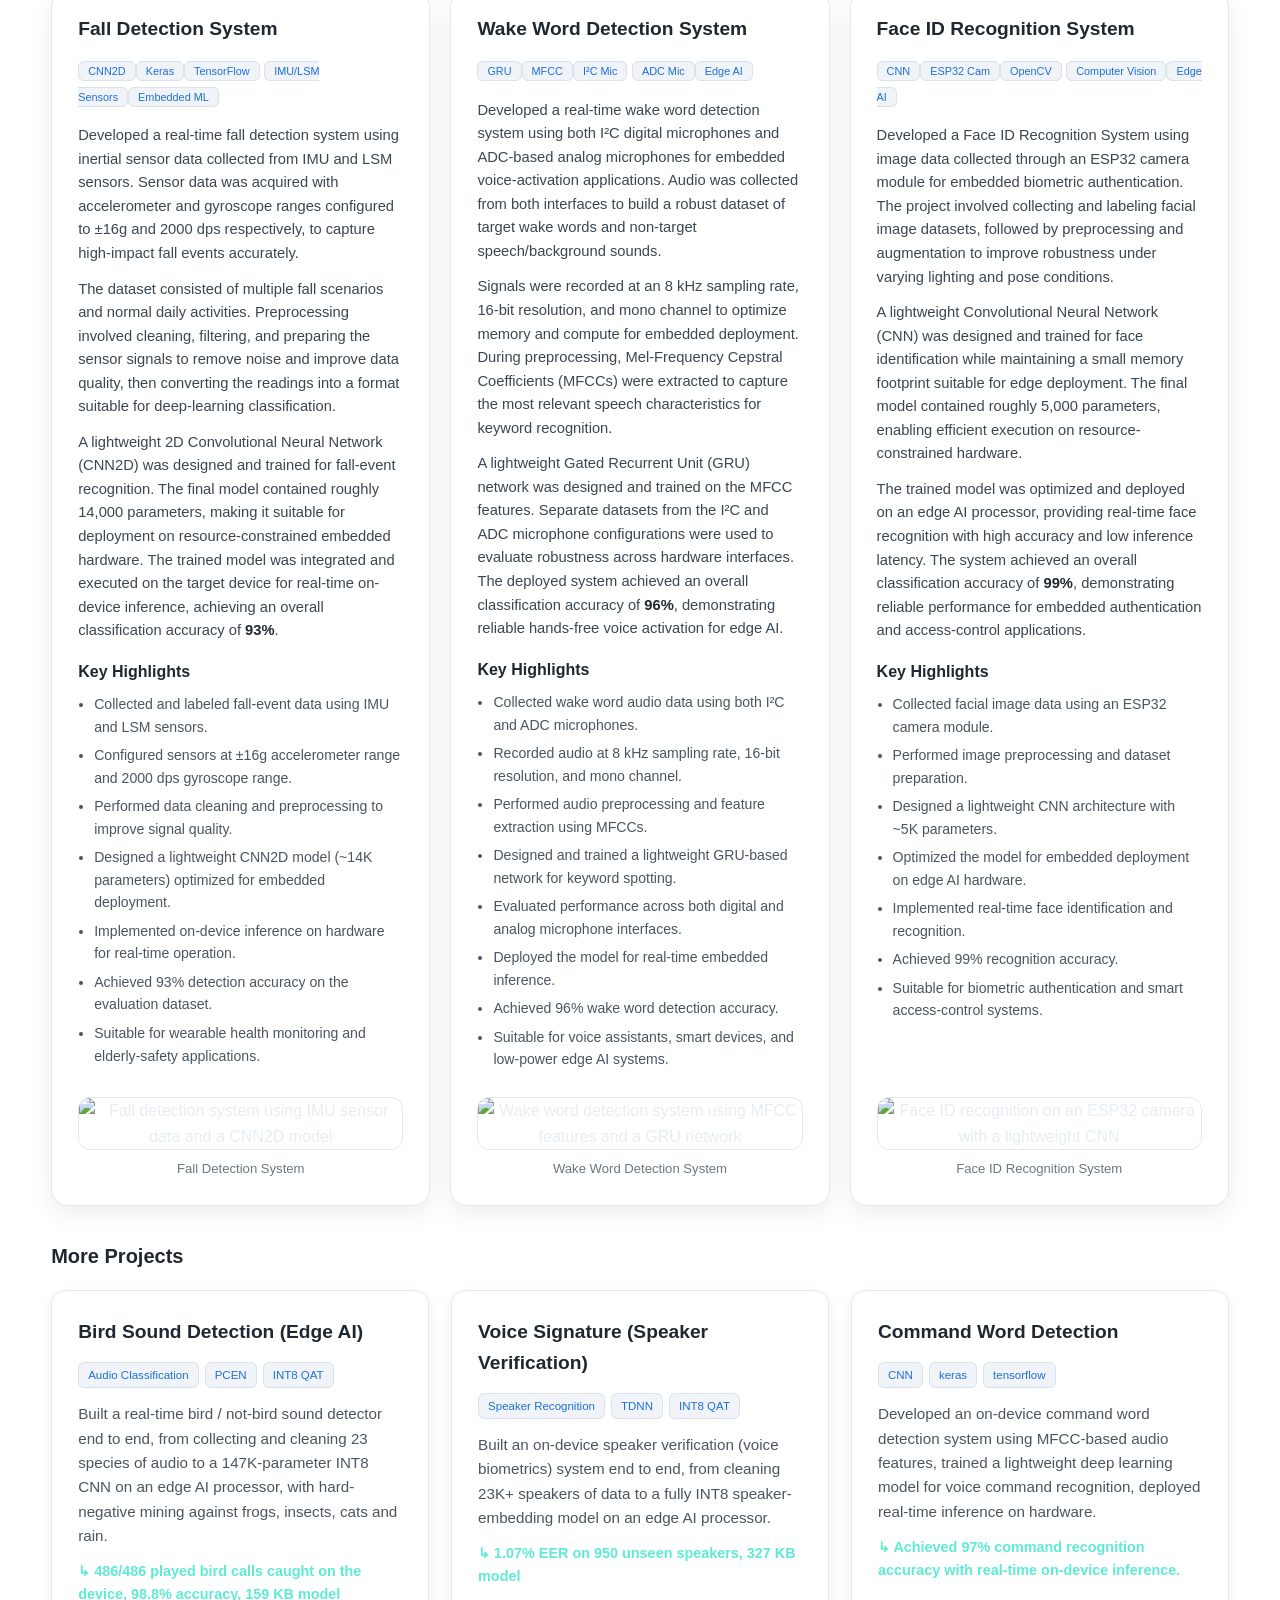
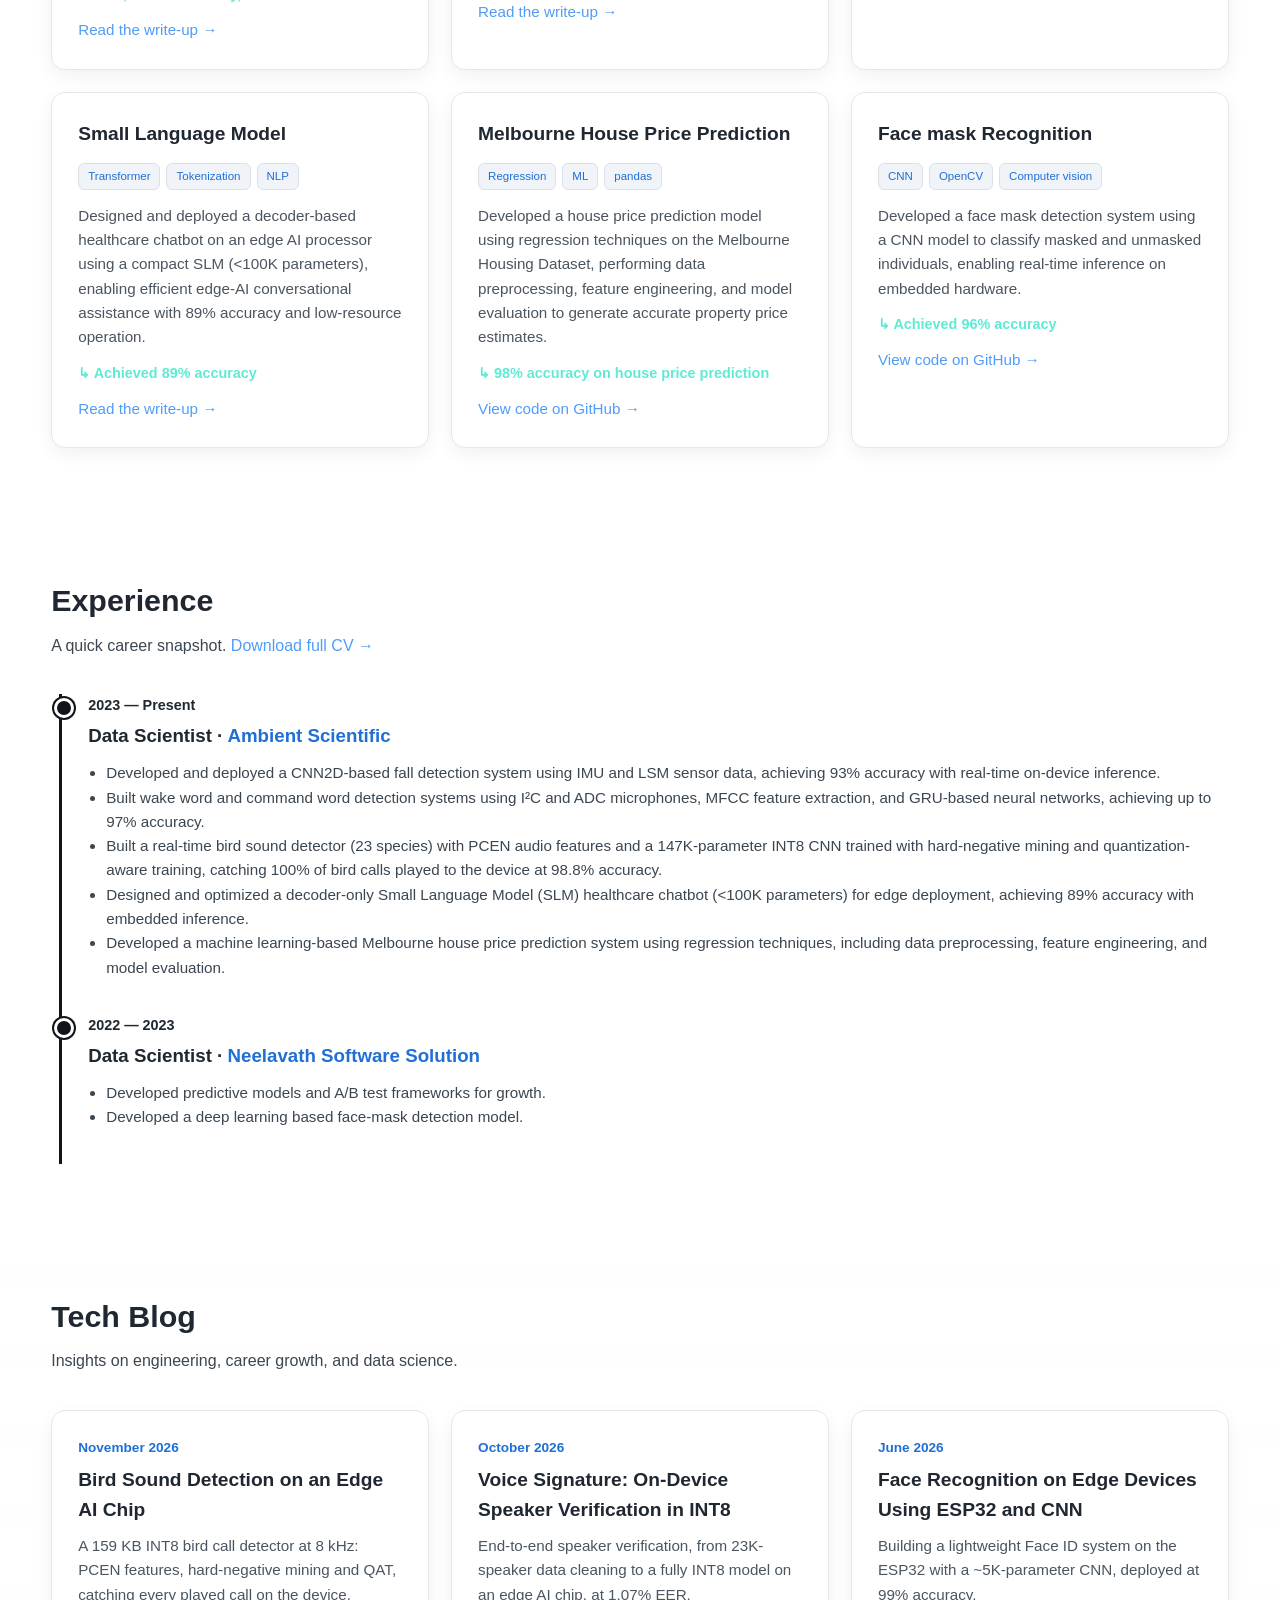
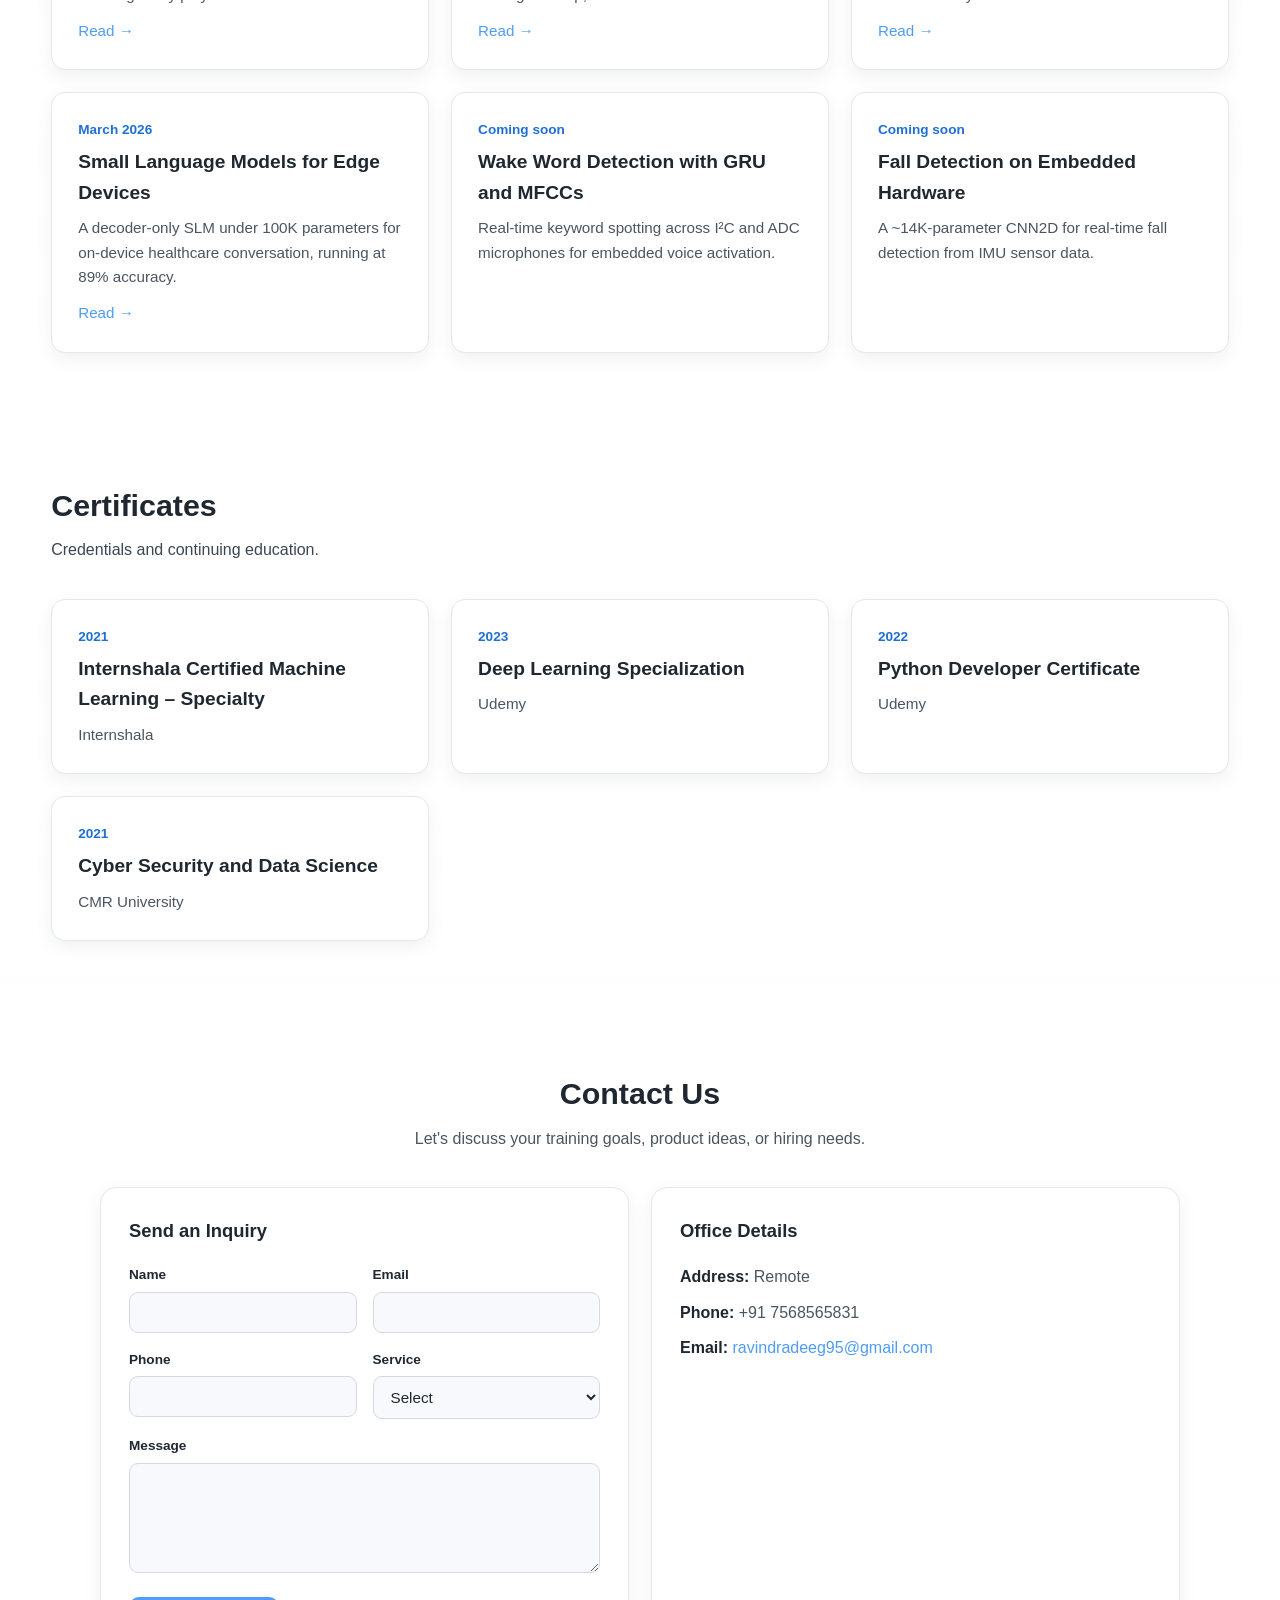
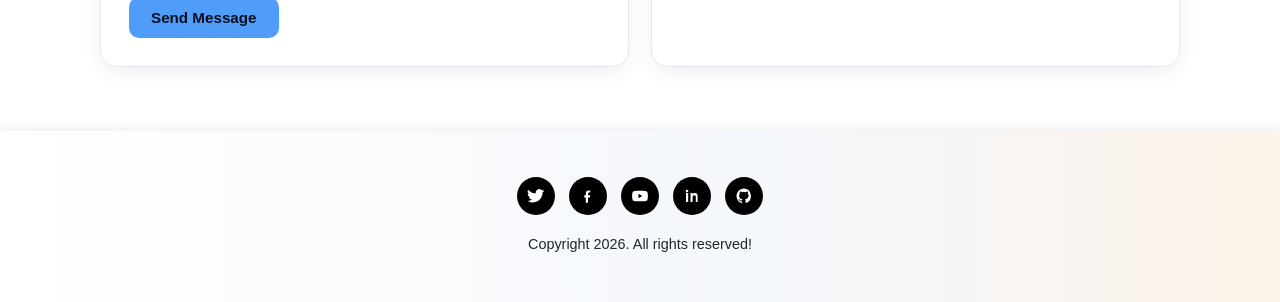
==== commit fbedb872: "updated" ====
--- a/index.html
+++ b/index.html
@@ -36,7 +36,7 @@
   "image": "https://ravindra1998.github.io/images/og-image.jpg",
   "email": "mailto:ravindradeeg95@gmail.com",
   "worksFor": { "@type": "Organization", "name": "Ambient Scientific" },
-  "knowsAbout": ["Machine Learning", "Deep Learning", "Edge AI", "Embedded AI", "Computer Vision", "Speech Processing", "Natural Language Processing", "Small Language Models", "Python", "TensorFlow", "PyTorch"],
+  "knowsAbout": ["Speaker Verification", "Speaker Recognition", "Machine Learning", "Deep Learning", "Edge AI", "Embedded AI", "Computer Vision", "Speech Processing", "Natural Language Processing", "Small Language Models", "Python", "TensorFlow", "PyTorch"],
   "sameAs": [
     "https://www.linkedin.com/in/ravindra-singh-72136719b/",
     "https://github.com/ravindra1998",
@@ -194,7 +194,7 @@
       </div>
       <p>Developed a Face ID Recognition System using image data collected through an ESP32 camera module for embedded biometric authentication. The project involved collecting and labeling facial image datasets, followed by preprocessing and augmentation to improve robustness under varying lighting and pose conditions.</p>
       <p>A lightweight Convolutional Neural Network (CNN) was designed and trained for face identification while maintaining a small memory footprint suitable for edge deployment. The final model contained roughly 5,000 parameters, enabling efficient execution on resource-constrained hardware.</p>
-      <p>The trained model was optimized and deployed on the GPX10 AI processor, providing real-time face recognition with high accuracy and low inference latency. The system achieved an overall classification accuracy of <strong>99%</strong>, demonstrating reliable performance for embedded authentication and access-control applications.</p>
+      <p>The trained model was optimized and deployed on an edge AI processor, providing real-time face recognition with high accuracy and low inference latency. The system achieved an overall classification accuracy of <strong>99%</strong>, demonstrating reliable performance for embedded authentication and access-control applications.</p>
 
       <div class="highlights">
         <h4>Key Highlights</h4>
@@ -202,7 +202,7 @@
           <li>Collected facial image data using an ESP32 camera module.</li>
           <li>Performed image preprocessing and dataset preparation.</li>
           <li>Designed a lightweight CNN architecture with ~5K parameters.</li>
-          <li>Optimized the model for embedded deployment on GPX10.</li>
+          <li>Optimized the model for embedded deployment on edge AI hardware.</li>
           <li>Implemented real-time face identification and recognition.</li>
           <li>Achieved 99% recognition accuracy.</li>
           <li>Suitable for biometric authentication and smart access-control systems.</li>
@@ -220,15 +220,29 @@
   <h3 class="more-title">More Projects</h3>
   <div class="grid">
     <div class="card">
+      <h3>Bird Sound Detection (Edge AI)</h3>
+      <div class="pills"><span class="pill">Audio Classification</span><span class="pill">PCEN</span><span class="pill">INT8 QAT</span></div>
+      <p>Built a real-time bird / not-bird sound detector end to end, from collecting and cleaning 23 species of audio to a 147K-parameter INT8 CNN on an edge AI processor, with hard-negative mining against frogs, insects, cats and rain.</p>
+      <div class="result">↳ 486/486 played bird calls caught on the device, 98.8% accuracy, 159 KB model</div>
+      <p style="margin-top:12px"><a href="blog/bird-sound-detection-edge-ai.html">Read the write-up →</a></p>
+    </div>
+    <div class="card">
+      <h3>Voice Signature (Speaker Verification)</h3>
+      <div class="pills"><span class="pill">Speaker Recognition</span><span class="pill">TDNN</span><span class="pill">INT8 QAT</span></div>
+      <p>Built an on-device speaker verification (voice biometrics) system end to end, from cleaning 23K+ speakers of data to a fully INT8 speaker-embedding model on an edge AI processor.</p>
+      <div class="result">↳ 1.07% EER on 950 unseen speakers, 327 KB model</div>
+      <p style="margin-top:12px"><a href="blog/voice-signature-speaker-verification.html">Read the write-up →</a></p>
+    </div>
+    <div class="card">
       <h3>Command Word Detection</h3>
       <div class="pills"><span class="pill">CNN</span><span class="pill">keras</span><span class="pill">tensorflow</span></div>
-      <p>Developed a GPX10 command word detection system using MFCC-based audio features, trained a lightweight deep learning model for voice command recognition, deployed real-time inference on hardware.</p>
+      <p>Developed an on-device command word detection system using MFCC-based audio features, trained a lightweight deep learning model for voice command recognition, deployed real-time inference on hardware.</p>
       <div class="result">↳ Achieved 97% command recognition accuracy with real-time on-device inference.</div>
     </div>
     <div class="card">
       <h3>Small Language Model</h3>
       <div class="pills"><span class="pill">Transformer</span><span class="pill">Tokenization</span><span class="pill">NLP</span></div>
-      <p>Designed and deployed a decoder-based healthcare chatbot on GPX10 using a compact SLM (&lt;100K parameters), enabling efficient edge-AI conversational assistance with 89% accuracy and low-resource operation.</p>
+      <p>Designed and deployed a decoder-based healthcare chatbot on an edge AI processor using a compact SLM (&lt;100K parameters), enabling efficient edge-AI conversational assistance with 89% accuracy and low-resource operation.</p>
       <div class="result">↳ Achieved 89% accuracy</div>
       <p style="margin-top:12px"><a href="blog/small-language-models.html">Read the write-up →</a></p>
     </div>
@@ -260,7 +274,8 @@
       <ul>
         <li>Developed and deployed a CNN2D-based fall detection system using IMU and LSM sensor data, achieving 93% accuracy with real-time on-device inference.</li>
         <li>Built wake word and command word detection systems using I²C and ADC microphones, MFCC feature extraction, and GRU-based neural networks, achieving up to 97% accuracy.</li>
-        <li>Designed and optimized a decoder-only Small Language Model (SLM) healthcare chatbot (&lt;100K parameters) for GPX10 deployment, achieving 89% accuracy with embedded inference.</li>
+        <li>Built a real-time bird sound detector (23 species) with PCEN audio features and a 147K-parameter INT8 CNN trained with hard-negative mining and quantization-aware training, catching 100% of bird calls played to the device at 98.8% accuracy.</li>
+        <li>Designed and optimized a decoder-only Small Language Model (SLM) healthcare chatbot (&lt;100K parameters) for edge deployment, achieving 89% accuracy with embedded inference.</li>
         <li>Developed a machine learning-based Melbourne house price prediction system using regression techniques, including data preprocessing, feature engineering, and model evaluation.</li>
       </ul>
     </div>
@@ -280,6 +295,18 @@
   <h2>Tech Blog</h2>
   <p class="lead">Insights on engineering, career growth, and data science.</p>
   <div class="grid">
+    <div class="card">
+      <div class="when" style="font-size:.85rem">November 2026</div>
+      <h3 style="margin-top:6px">Bird Sound Detection on an Edge AI Chip</h3>
+      <p>A 159 KB INT8 bird call detector at 8 kHz: PCEN features, hard-negative mining and QAT, catching every played call on the device.</p>
+      <p style="margin-top:12px"><a href="blog/bird-sound-detection-edge-ai.html">Read →</a></p>
+    </div>
+    <div class="card">
+      <div class="when" style="font-size:.85rem">October 2026</div>
+      <h3 style="margin-top:6px">Voice Signature: On-Device Speaker Verification in INT8</h3>
+      <p>End-to-end speaker verification, from 23K-speaker data cleaning to a fully INT8 model on an edge AI chip, at 1.07% EER.</p>
+      <p style="margin-top:12px"><a href="blog/voice-signature-speaker-verification.html">Read →</a></p>
+    </div>
     <div class="card">
       <div class="when" style="font-size:.85rem">June 2026</div>
       <h3 style="margin-top:6px">Face Recognition on Edge Devices Using ESP32 and CNN</h3>
--- a/css/style.css
+++ b/css/style.css
@@ -0,0 +1,332 @@
+:root{
+  --bg:#0f1419; --surface:#171d26; --card:#1d2430; --border:#2a3340;
+  --text:#e6edf3; --muted:#9aa7b4; --accent:#4f9cf9; --accent2:#5eead4;
+  --max:1080px; --radius:14px;
+}
+*{box-sizing:border-box;margin:0;padding:0}
+html{scroll-behavior:smooth}
+body{font-family:-apple-system,BlinkMacSystemFont,"Segoe UI",Roboto,Helvetica,Arial,sans-serif;
+  color:var(--text);line-height:1.6;-webkit-font-smoothing:antialiased;
+  background:var(--bg)}
+a{color:var(--accent);text-decoration:none}
+a:hover{text-decoration:underline}
+.wrap{max-width:var(--max);margin:0 auto;padding:0 24px}
+section{padding:64px 40px;border-radius:20px;margin:26px 0;scroll-margin-top:80px}
+
+/* ---- Per-section backgrounds ---- */
+/* HOME: background image (drop your file at images/background.jpg) */
+#home{
+  background:linear-gradient(rgba(15,20,25,.55),rgba(15,20,25,.8)),
+             url("../images/home.jpg") center center / cover no-repeat,
+             var(--bg);
+  /* full-bleed: span the whole viewport width */
+  width:100vw;
+  margin-left:calc(50% - 50vw);
+  margin-top:0;
+  border-radius:0;
+  /* keep the text/content aligned with the centered 1080px container */
+  padding-left:max(40px, calc(50vw - 540px));
+  padding-right:max(40px, calc(50vw - 540px));
+}
+
+#about{
+  background:linear-gradient(rgba(255,255,255,.92),rgba(255,255,255,.96)),
+             url("../images/about-bg.jpg") center center / cover no-repeat,
+             #ffffff;
+  width:100vw;margin-left:calc(50% - 50vw);border-radius:0;
+  padding-left:4vw;padding-right:4vw;}
+#about h2{color:#1f2730}
+#about .lead{color:#3a4651}
+#about .lead strong{color:#1f2730}
+.about-grid{display:grid;grid-template-columns:1.4fr 1fr;gap:32px;align-items:start;margin-top:24px}
+.about-text .lead{max-width:none;margin-bottom:0}
+.about-card{background:#ffffff;border:1px solid #e3e8ee;border-radius:16px;
+  padding:30px;box-shadow:0 8px 24px rgba(0,0,0,.08)}
+.about-card h4{color:#1f2730;font-size:1.15rem;margin-bottom:16px}
+.about-card ul{margin:0;padding-left:20px;color:#3a4651}
+.about-card li{margin-bottom:12px;font-size:.95rem}
+.about-card li::marker{color:var(--accent)}
+
+#projects{
+  background:linear-gradient(rgba(255,255,255,.92),rgba(255,255,255,.96)),
+             url("../images/projects-bg.jpg") center center / cover no-repeat,
+             #ffffff;
+  width:100vw;margin-left:calc(50% - 50vw);border-radius:0;
+  padding-left:4vw;padding-right:4vw;}
+#projects h2{color:#1f2730}
+#projects .lead{color:#4a5560}
+#projects .card{background:#ffffff;border:1px solid #e3e8ee;box-shadow:0 6px 18px rgba(0,0,0,.06)}
+#projects .card h3{color:#1f2730}
+#projects .card p{color:#4a5560}
+#projects .pill{background:#f0f4f8;border-color:#d9e1ea;color:#1f6fd6}
+
+/* Featured project block — three columns, equal height */
+.feature-grid{display:grid;grid-template-columns:repeat(3,1fr);gap:20px;margin:30px 0 14px;align-items:stretch}
+.feature-card{background:#ffffff;border:1px solid #e3e8ee;border-radius:16px;
+  padding:26px;box-shadow:0 8px 24px rgba(0,0,0,.07);
+  display:flex;flex-direction:column;height:100%}
+.feature-card h3{color:#1f2730 !important;font-size:1.2rem;margin-bottom:10px;line-height:1.25}
+.feature-card p{color:#3a4651;font-size:.92rem;margin-bottom:12px}
+.feature-card strong{color:#1f2730}
+.feature-card .pills{margin:6px 0 16px}
+.feature-card .pill{font-size:.68rem}
+.highlights{margin-top:4px}
+.highlights h4{color:#1f2730;font-size:1rem;margin-bottom:9px}
+.highlights ul{margin:0 0 0 16px;color:#4a5560;font-size:.88rem}
+.highlights li{margin-bottom:6px}
+.feature-img{margin:auto 0 0;text-align:center;padding-top:20px}  /* pinned to bottom */
+.feature-img img{max-width:100%;max-height:200px;border-radius:12px;border:1px solid #e3e8ee}
+.feature-img figcaption{color:#6b7682;font-size:.82rem;margin-top:8px}
+.more-title{color:#1f2730;font-size:1.25rem;margin:34px 0 18px}
+
+#certificates{
+  background:linear-gradient(rgba(255,255,255,.92),rgba(255,255,255,.96)),
+             url("../images/certificates-bg.jpg") center center / cover no-repeat,
+             #ffffff;
+  width:100vw;margin-left:calc(50% - 50vw);border-radius:0;
+  padding-left:4vw;padding-right:4vw;}
+#certificates h2{color:#1f2730}
+#certificates .lead{color:#3a4651}
+#certificates .card{background:#ffffff;border:1px solid #e3e8ee;box-shadow:0 6px 18px rgba(0,0,0,.06)}
+#certificates .card h3{color:#1f2730}
+#certificates .card p{color:#4a5560}
+#certificates .card .when{color:#1f6fd6 !important;font-weight:700}
+
+
+#resume{
+  background:linear-gradient(rgba(255,255,255,.92),rgba(255,255,255,.96)),
+             url("../images/experience-bg.jpeg") center center / cover no-repeat,
+             #ffffff;
+  width:100vw;margin-left:calc(50% - 50vw);border-radius:0;
+  padding-left:4vw;padding-right:4vw;}
+#resume h2{color:#1f2730}
+#resume .lead{color:#3a4651}
+#resume .timeline{border-left:3px solid #111418}
+#resume .job::before{background:#111418;border:3px solid #ffffff;
+  box-shadow:0 0 0 2px #111418;width:14px;height:14px}
+#resume .job .when{color:#1f2730;font-weight:700;font-size:.9rem}
+#resume .job h3{color:#1f2730}
+#resume .job .co{color:#1f6fd6}
+#resume .job ul{color:#3a4651}
+#resume .job::before{border-color:#ffffff}
+
+#blog{
+  background:linear-gradient(rgba(255,255,255,.92),rgba(255,255,255,.96)),
+             url("../images/hero-bg.jpg") center center / cover no-repeat,
+             #ffffff;
+  width:100vw;margin-left:calc(50% - 50vw);border-radius:0;
+  padding-left:4vw;padding-right:4vw;}
+#blog h2{color:#1f2730}
+#blog .lead{color:#3a4651}
+#blog .card{background:#ffffff;border:1px solid #e3e8ee;box-shadow:0 6px 18px rgba(0,0,0,.06)}
+#blog .card h3{color:#1f2730}
+#blog .card p{color:#4a5560}
+#blog .card .when{color:#1f6fd6 !important;font-weight:700}
+
+#contact{
+  background:linear-gradient(rgba(255,255,255,.92),rgba(255,255,255,.96)),
+             url("../images/cta-bg.jpg") center center / cover no-repeat,
+             #ffffff;
+  width:100vw;margin-left:calc(50% - 50vw);border-radius:0;
+  padding-left:max(40px, calc(50vw - 540px));
+  padding-right:max(40px, calc(50vw - 540px));}
+#contact h2{color:#1f2730}
+#contact .lead,#contact p{color:#4a5560}
+section[style*="border-top"]{border-top:none !important}  /* remove old divider lines */
+
+/* remove the dark gaps between full-bleed sections */
+#home,#about,#projects,#resume,#certificates,#blog,#contact{margin-top:0;margin-bottom:0}
+
+h2{font-size:1.9rem;margin-bottom:8px}
+h2 + .lead{color:var(--muted);margin-bottom:36px}
+
+
+header{position:sticky;top:0;z-index:50;
+  background:linear-gradient(90deg,#ffffff 0%,#f4f7fb 60%,#fdf3e9 100%);
+  box-shadow:0 2px 10px rgba(0,0,0,.08)}
+nav{display:flex;align-items:center;justify-content:space-between;height:64px}
+.brand{font-weight:800;font-size:1.2rem;color:#f5821f}      /* orange brand */
+.brand span{color:#1f6fd6}                                  /* blue accent */
+.navlinks{display:flex;gap:24px;align-items:center}
+.navlinks a{color:#1f2730;font-size:.95rem;font-weight:600}
+.navlinks a:hover{color:#1f6fd6;text-decoration:none}
+.menu-btn{display:none;background:none;border:0;color:#1f2730;font-size:1.5rem;cursor:pointer}
+.navlinks a.nav-admin{border:1px solid #1f6fd6;color:#1f6fd6;padding:5px 12px;border-radius:7px}
+.navlinks a.nav-admin:hover{background:#1f6fd6;color:#fff}
+
+.hero{padding:90px 0;display:grid;grid-template-columns:1.4fr 1fr;gap:50px;align-items:center}
+.hero .tag{color:var(--accent2);font-weight:600;letter-spacing:.5px;font-size:.9rem;text-transform:uppercase}
+.hero h1{font-size:3rem;line-height:1.1;margin:14px 0 18px}
+.hero p{color:var(--muted);font-size:1.15rem;max-width:520px}
+.cta{margin-top:30px;display:flex;gap:14px;flex-wrap:wrap}
+.btn{display:inline-block;padding:12px 22px;border-radius:10px;font-weight:600;font-size:.95rem;border:0;cursor:pointer;font-family:inherit}
+.btn.primary{background:var(--accent);color:#04101f}
+.btn.primary:hover{background:#6cb0ff;text-decoration:none}
+.btn.ghost{border:1px solid var(--border);color:var(--text);background:none}
+.btn.ghost:hover{border-color:var(--accent);text-decoration:none}
+.avatar{width:230px;height:230px;border-radius:50%;margin:0 auto;
+  background:linear-gradient(135deg,var(--accent),var(--accent2));
+  display:flex;align-items:center;justify-content:center;font-size:4rem;font-weight:700;color:#04101f;
+  overflow:hidden;border:4px solid var(--border)}
+.avatar img{width:100%;height:100%;object-fit:cover;display:block}
+
+.skills{display:flex;flex-wrap:wrap;gap:10px;margin-top:30px}
+.chip{background:var(--card);border:1px solid var(--border);padding:7px 14px;border-radius:999px;font-size:.85rem;color:var(--muted)}
+
+.grid{display:grid;grid-template-columns:repeat(auto-fill,minmax(310px,1fr));gap:22px}
+.card{background:var(--card);border:1px solid var(--border);border-radius:var(--radius);padding:26px;transition:transform .15s,border-color .15s}
+.card:hover{transform:translateY(-4px);border-color:var(--accent)}
+.card h3{font-size:1.2rem;margin-bottom:8px}
+.card .pills{display:flex;flex-wrap:wrap;gap:6px;margin:14px 0}
+.pill{font-size:.72rem;background:var(--surface);border:1px solid var(--border);padding:3px 9px;border-radius:6px;color:var(--accent2)}
+.card p{color:var(--muted);font-size:.95rem}
+.result{margin-top:12px;font-weight:600;color:var(--accent2);font-size:.9rem}
+
+.timeline{border-left:2px solid var(--border);margin-left:8px;padding-left:26px}
+.job{position:relative;padding-bottom:34px}
+.job::before{content:"";position:absolute;left:-34px;top:4px;width:13px;height:13px;border-radius:50%;background:var(--radius);border:3px solid var(--bg)}
+.job .when{color:var(--muted);font-size:.85rem}
+.job h3{margin:4px 0}
+.job .co{color:var(--accent2);font-weight:600}
+.job ul{margin:10px 0 0 18px;color:var(--muted);font-size:.95rem}
+
+contact{background:#ffffff;border:1px solid #e3e8ee;border-radius:var(--radius);padding:48px;text-align:center;box-shadow:0 6px 20px rgba(0,0,0,.06)}
+.contact h2{margin-bottom:10px;color:#1f2730}
+.contact p{color:#4a5560;max-width:520px;margin:0 auto 26px}
+.form{max-width:480px;margin:0 auto 24px;text-align:left;display:grid;gap:12px}
+.form input,.form textarea{width:100%;padding:12px 14px;border-radius:10px;border:1px solid #d4dae1;
+  background:#f7f9fc;color:#1f2730;font-family:inherit;font-size:.95rem}
+.form input::placeholder,.form textarea::placeholder{color:#8a97a3}
+.contact .btn.ghost{border-color:#cdd5de;color:#1f2730}
+.contact .btn.ghost:hover{border-color:var(--accent);color:var(--accent)}
+
+
+/* ---- Contact two-column layout ---- */
+#contact .form-msg{text-align:center;font-weight:600;margin-bottom:18px}
+#contact .form-msg.ok{color:#0a8f6a}
+#contact .form-msg.err{color:#d6453d}
+.contact-grid{display:grid;grid-template-columns:1fr 1fr;gap:22px;margin-top:30px}
+.glass-card{background:#ffffff;border:1px solid #e3e8ee;border-radius:16px;padding:28px;
+  box-shadow:0 6px 20px rgba(0,0,0,.06)}
+.glass-card h4{color:#1f2730;font-size:1.15rem;margin-bottom:18px}
+.glass-card p{color:#4a5560;margin-bottom:10px}
+.glass-card p strong{color:#1f2730}
+.office-socials{margin-top:16px;color:#4a5560}
+.form-grid{display:grid;grid-template-columns:1fr 1fr;gap:16px}
+.fg-full{grid-column:1 / -1}
+.form-grid label{display:block;font-size:.85rem;font-weight:600;color:#1f2730;margin-bottom:6px}
+.form-grid input,.form-grid select,.form-grid textarea{width:100%;padding:11px 13px;border-radius:9px;
+  border:1px solid #d4dae1;background:#f7f9fc;color:#1f2730;font-family:inherit;font-size:.95rem}
+.form-grid input::placeholder,.form-grid textarea::placeholder{color:#8a97a3}
+.form-grid textarea{resize:vertical;min-height:110px}
+.form textarea{min-height:120px;resize:vertical}
+
+
+/* ---- Blog article page ---- */
+.article{background:#ffffff;padding:50px 4vw 70px}
+.article-wrap{max-width:780px;margin:0 auto;color:#2b3640}
+.article .back-link{display:inline-block;color:#1f6fd6;font-weight:600;font-size:.9rem;margin-bottom:20px}
+.article-meta{color:#1f6fd6;font-weight:700;text-transform:uppercase;letter-spacing:.5px;font-size:.8rem;margin-bottom:8px}
+.article h1{color:#111418;font-size:2.2rem;line-height:1.2;margin-bottom:24px}
+.article-hero{margin:0 0 28px}
+.article-hero img{width:100%;max-height:420px;object-fit:cover;border-radius:14px;border:1px solid #e3e8ee}
+.article-hero.fit img{max-height:none;height:auto;object-fit:contain}
+.article-intro{font-size:1.1rem;color:#3a4651;margin-bottom:28px}
+.article h2{color:#111418;font-size:1.4rem;margin:34px 0 12px}
+.article p{color:#3a4651;margin-bottom:16px;line-height:1.75}
+.article ul{margin:0 0 18px 22px;color:#3a4651}
+.article li{margin-bottom:8px;line-height:1.7}
+.article em{color:#8a97a3}
+.article-table{width:100%;border-collapse:collapse;margin:8px 0 24px;font-size:.95rem}
+.article-table th,.article-table td{border:1px solid #e3e8ee;padding:11px 14px;text-align:left;color:#2b3640}
+.article-table th{background:#f4f7fb;color:#111418;font-weight:700}
+.article-table tr:nth-child(even) td{background:#fafbfc}
+.article-table td.num,.article-table th.num{text-align:right;font-variant-numeric:tabular-nums}
+.article-table td.best{color:#111418;font-weight:700}
+
+/* ---- Blog article components ---- */
+.article-sub{color:#111418;font-size:1.08rem;margin:22px 0 8px}
+.article-stats{display:grid;grid-template-columns:repeat(4,1fr);gap:12px;margin:6px 0 30px}
+.article-stats .stat{background:#f4f7fb;border:1px solid #e3e8ee;border-radius:12px;padding:16px 14px}
+.article-stats .stat b{display:block;font-size:1.65rem;line-height:1.1;color:#111418;font-variant-numeric:tabular-nums}
+.article-stats .stat span{display:block;margin-top:6px;font-size:.86rem;color:#52606d;line-height:1.4}
+.article-stats .stat.lead{background:#1f6fd6;border-color:#1f6fd6}
+.article-stats .stat.lead b,.article-stats .stat.lead span{color:#fff}
+
+.article-figure{margin:22px 0 30px;padding:20px;border:1px solid #e3e8ee;border-radius:14px;background:#fbfcfe}
+.article-figure figcaption{margin-top:14px;font-size:.88rem;color:#6b7785;line-height:1.55}
+.article-figure .fig-title{font-weight:700;color:#111418;font-size:1rem;margin-bottom:4px}
+.article-figure .fig-sub{font-size:.88rem;color:#52606d;margin-bottom:16px}
+
+.pipeline-row{margin-bottom:18px}
+.pipeline-row:last-child{margin-bottom:0}
+.pipeline-label{font-size:.75rem;font-weight:700;letter-spacing:.6px;text-transform:uppercase;color:#1f6fd6;margin-bottom:8px}
+.pipeline{display:flex;flex-wrap:wrap;align-items:stretch;gap:8px;list-style:none;margin:0!important;padding:0}
+.pipeline li{flex:1 1 120px;position:relative;background:#fff;border:1px solid #dfe5ec;border-radius:10px;padding:10px 12px;margin:0!important;line-height:1.35}
+.pipeline li b{display:block;color:#111418;font-size:.92rem}
+.pipeline li span{display:block;color:#6b7785;font-size:.8rem;margin-top:3px}
+.pipeline li.key{border-color:#1f6fd6;background:#eef4fd}
+.pipeline li:not(:last-child)::after{content:"";position:absolute;right:-7px;top:50%;width:6px;height:6px;border-top:2px solid #9aa7b4;border-right:2px solid #9aa7b4;transform:translateY(-50%) rotate(45deg)}
+
+.chart{--s1:#2a78d6;--s2:#eb6834;--s3:#1baf7a}
+.chart-legend{display:flex;flex-wrap:wrap;gap:16px;font-size:.85rem;color:#3a4651;margin-bottom:14px}
+.chart-legend i{display:inline-block;width:12px;height:12px;border-radius:3px;margin-right:6px;vertical-align:-1px}
+.chart-group{margin-bottom:16px}
+.chart-group-name{font-size:.9rem;font-weight:700;color:#111418;margin-bottom:6px}
+.chart-row{display:grid;grid-template-columns:96px 1fr;align-items:center;gap:10px;margin-bottom:4px}
+.chart-row .lbl{font-size:.8rem;color:#52606d;text-align:right}
+.chart-track{position:relative;height:18px;margin-right:48px}
+.chart-bar{position:relative;height:100%;border-radius:0 4px 4px 0;min-width:2px;cursor:default;outline-offset:2px}
+.chart-bar .val{position:absolute;left:calc(100% + 6px);top:50%;transform:translateY(-50%);font-size:.8rem;font-weight:700;color:#111418;white-space:nowrap;font-variant-numeric:tabular-nums}
+.chart-axis{display:grid;grid-template-columns:96px 1fr;gap:10px;margin-top:6px}
+.chart-axis .ticks{margin-right:48px;display:flex;justify-content:space-between;font-size:.72rem;color:#8a97a3;border-top:1px solid #dfe5ec;padding-top:4px}
+.chart-tip{position:fixed;z-index:50;pointer-events:none;background:#111418;color:#fff;font-size:.8rem;line-height:1.45;padding:7px 10px;border-radius:8px;box-shadow:0 6px 18px rgba(0,0,0,.18);opacity:0;transition:opacity .1s}
+.chart-tip.on{opacity:1}
+.chart details{margin-top:12px;font-size:.88rem;color:#3a4651}
+.chart details summary{cursor:pointer;color:#1f6fd6;font-weight:600}
+.chart details .article-table{margin-top:10px}
+
+.callout{border-left:4px solid #1f6fd6;background:#eef4fd;border-radius:0 12px 12px 0;padding:14px 18px;margin:8px 0 24px}
+.callout p{margin:0!important;color:#22303c!important}
+.article ol{margin:0 0 18px 22px;color:#3a4651}
+.article ol li{margin-bottom:8px;line-height:1.7}
+
+@media(max-width:640px){
+  .article-stats{grid-template-columns:1fr 1fr}
+  .article h1{font-size:1.75rem}
+  .article-figure{padding:14px}
+  .pipeline{flex-direction:column}
+  .pipeline li{flex:none}
+  .pipeline li:not(:last-child)::after{right:auto;left:50%;top:auto;bottom:-7px;transform:translateX(-50%) rotate(135deg)}
+  .chart-row,.chart-axis{grid-template-columns:72px 1fr}
+}
+
+/* ---- Footer ---- */
+footer{padding:46px 0;
+  background:linear-gradient(90deg,#ffffff 0%,#f4f7fb 60%,#fdf3e9 100%);
+  box-shadow:0 -2px 10px rgba(0,0,0,.08)}
+.footer-inner{display:flex;flex-direction:column;align-items:center;gap:18px}
+.socials{display:flex;gap:14px}
+.socials a{width:38px;height:38px;border-radius:50%;background:#000;
+  display:flex;align-items:center;justify-content:center;
+  transition:transform .15s,background .15s}
+.socials a:hover{transform:translateY(-3px);background:var(--accent)}
+.socials svg{width:18px;height:18px;fill:#fff}
+.copyright{color:#1f2730;font-size:.9rem;margin:0;text-align:center}
+
+@media(max-width:820px){
+  .hero{grid-template-columns:1fr;text-align:center}
+  .hero p{margin:0 auto}.cta{justify-content:center}.skills{justify-content:center}.avatar{order:-1}
+  .navlinks{display:none;position:absolute;top:64px;left:0;right:0;flex-direction:column;background:#ffffff;padding:18px 24px;gap:16px;box-shadow:0 8px 16px rgba(0,0,0,.12)}
+  .navlinks.open{display:flex}
+  .menu-btn{display:block}
+  .hero h1{font-size:2.2rem}
+  .contact-grid{grid-template-columns:1fr}
+  .form-grid{grid-template-columns:1fr}
+  .feature-grid{grid-template-columns:1fr}
+  .about-grid{grid-template-columns:1fr}
+}
+@media(min-width:821px) and (max-width:1100px){
+  .feature-grid{grid-template-columns:1fr 1fr}
+}
+
